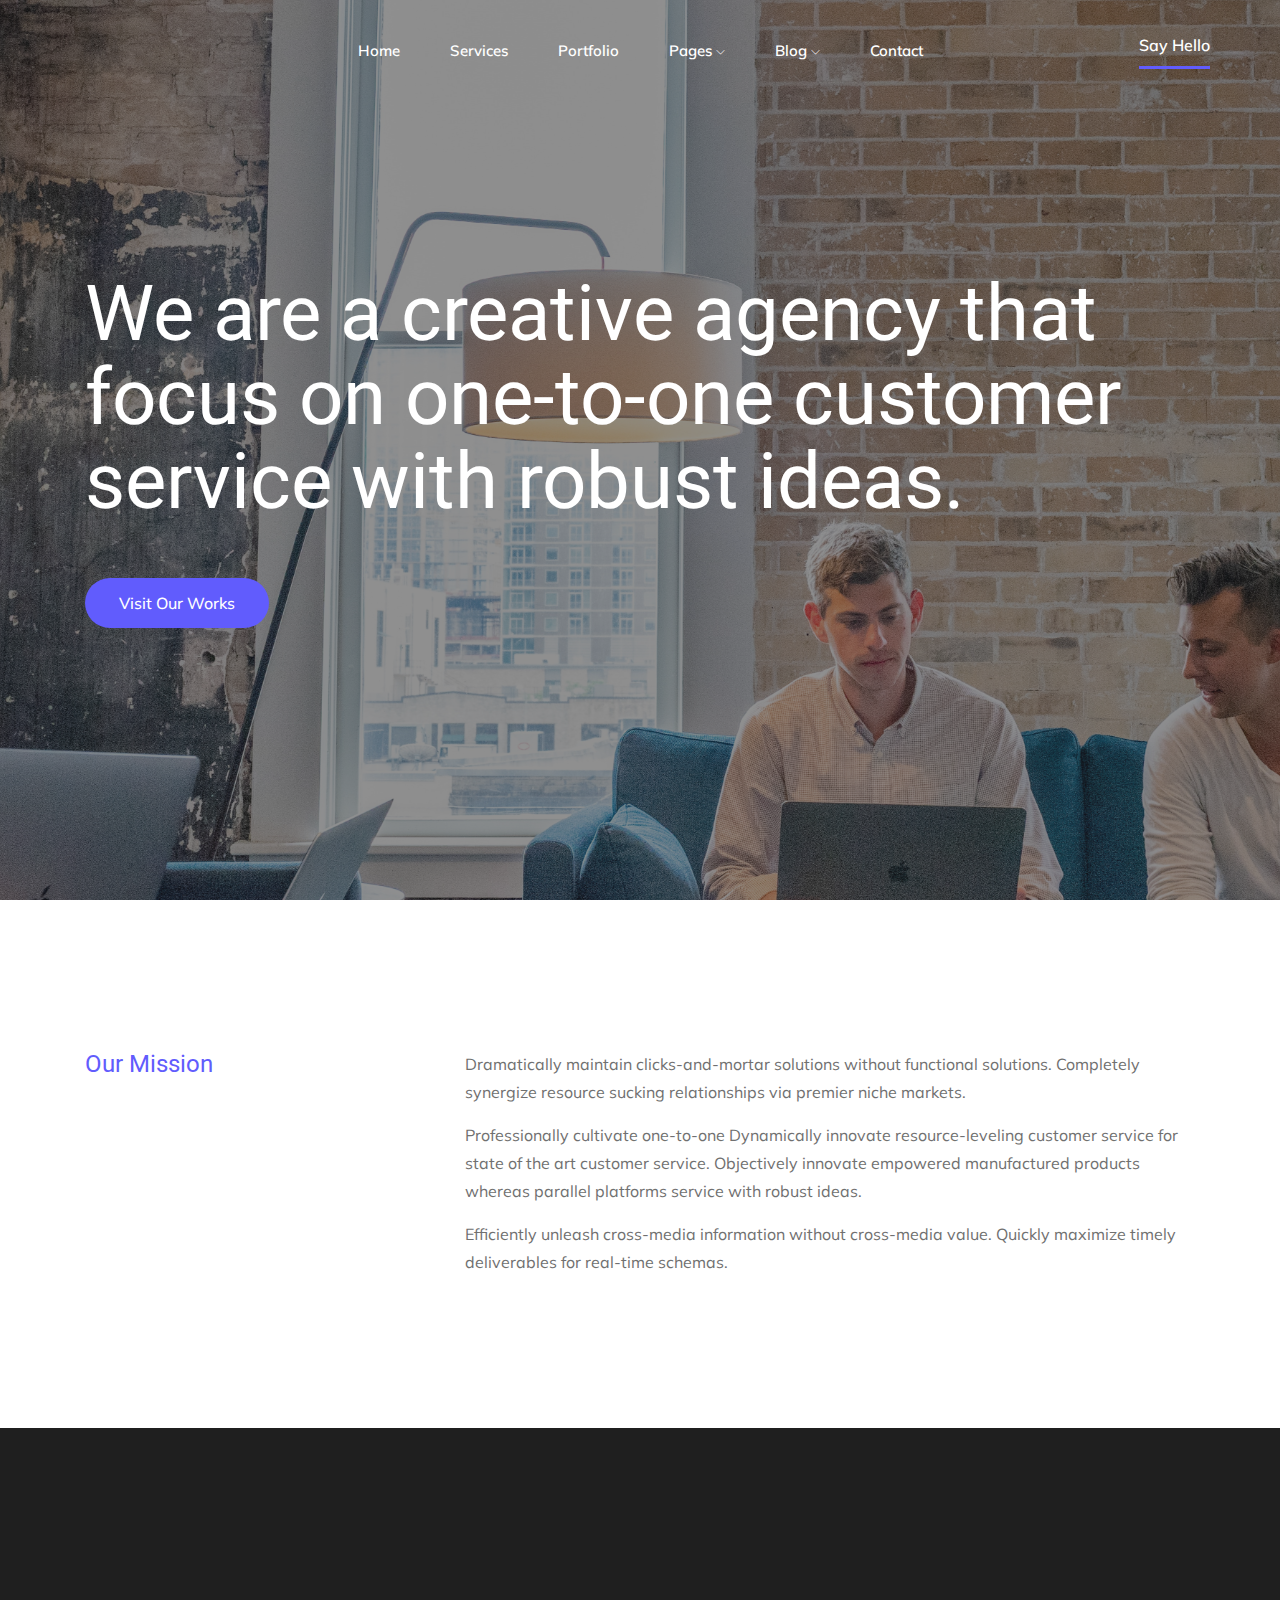
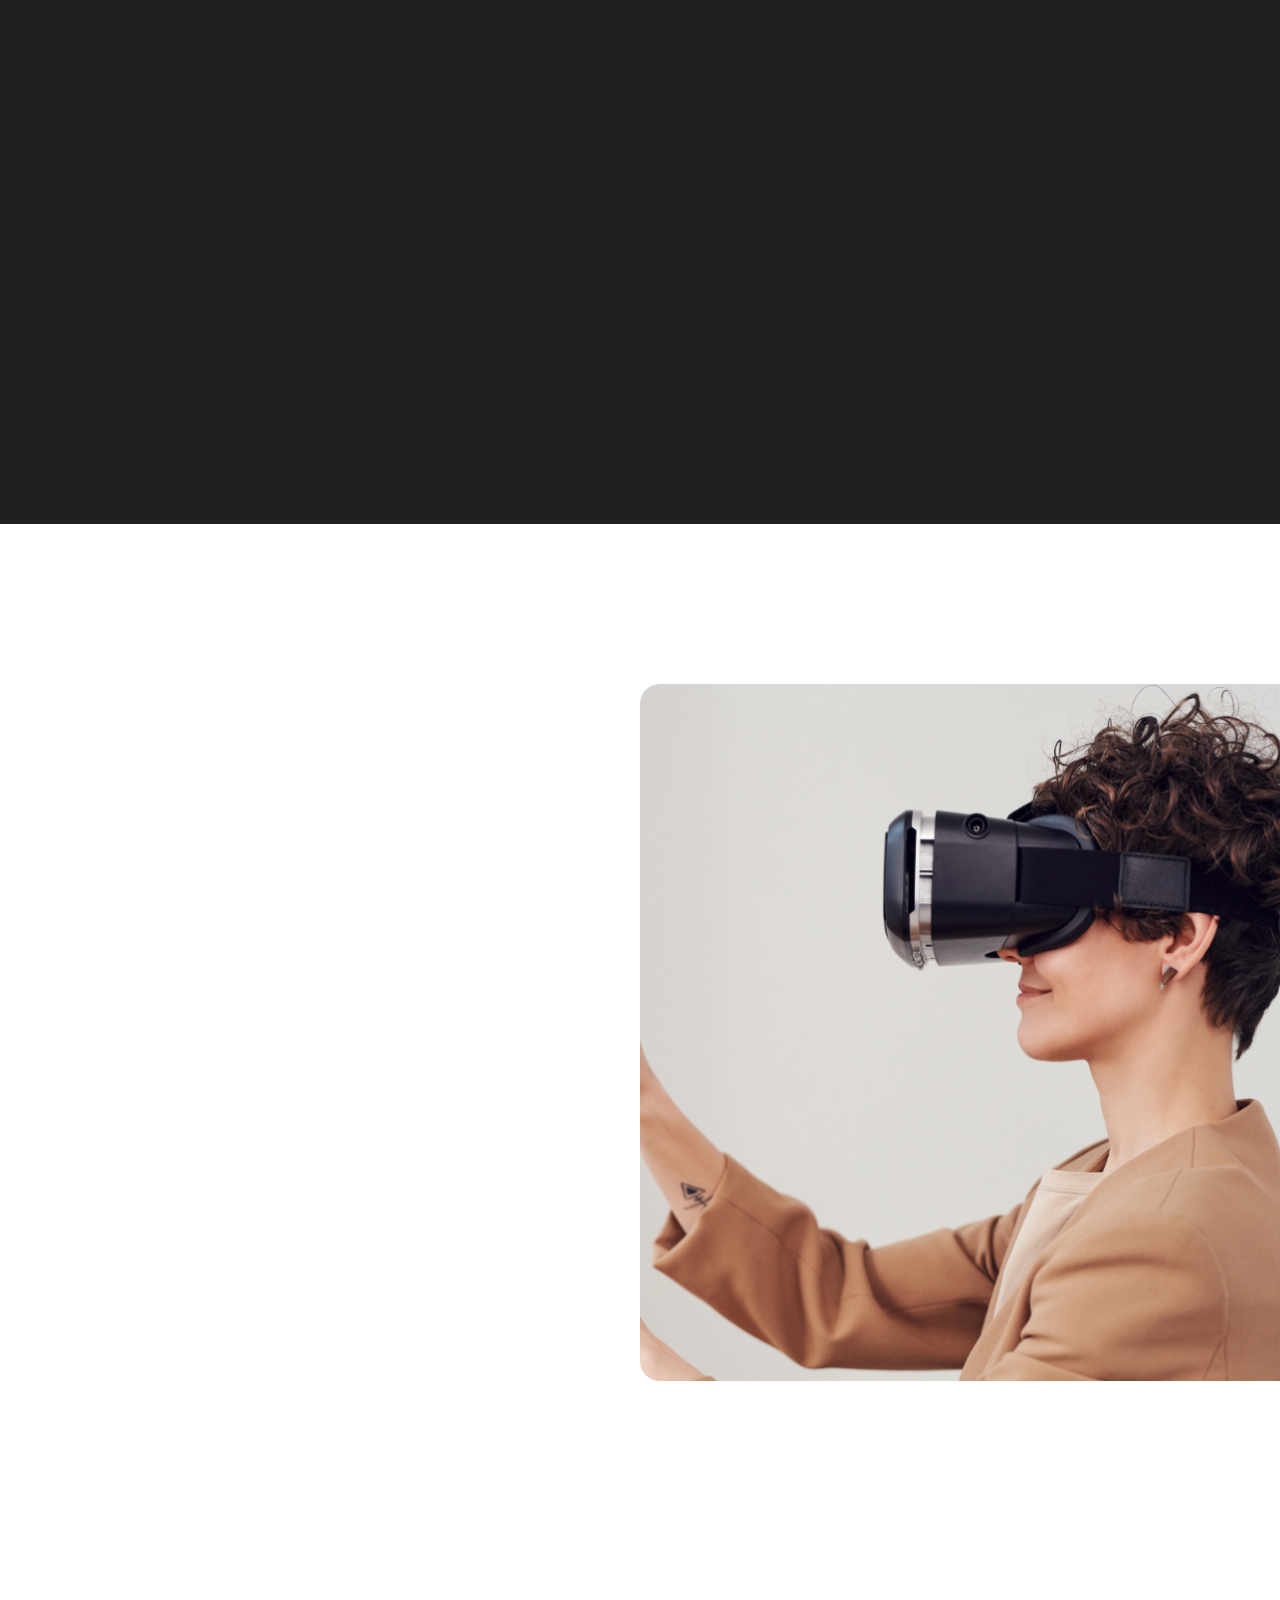
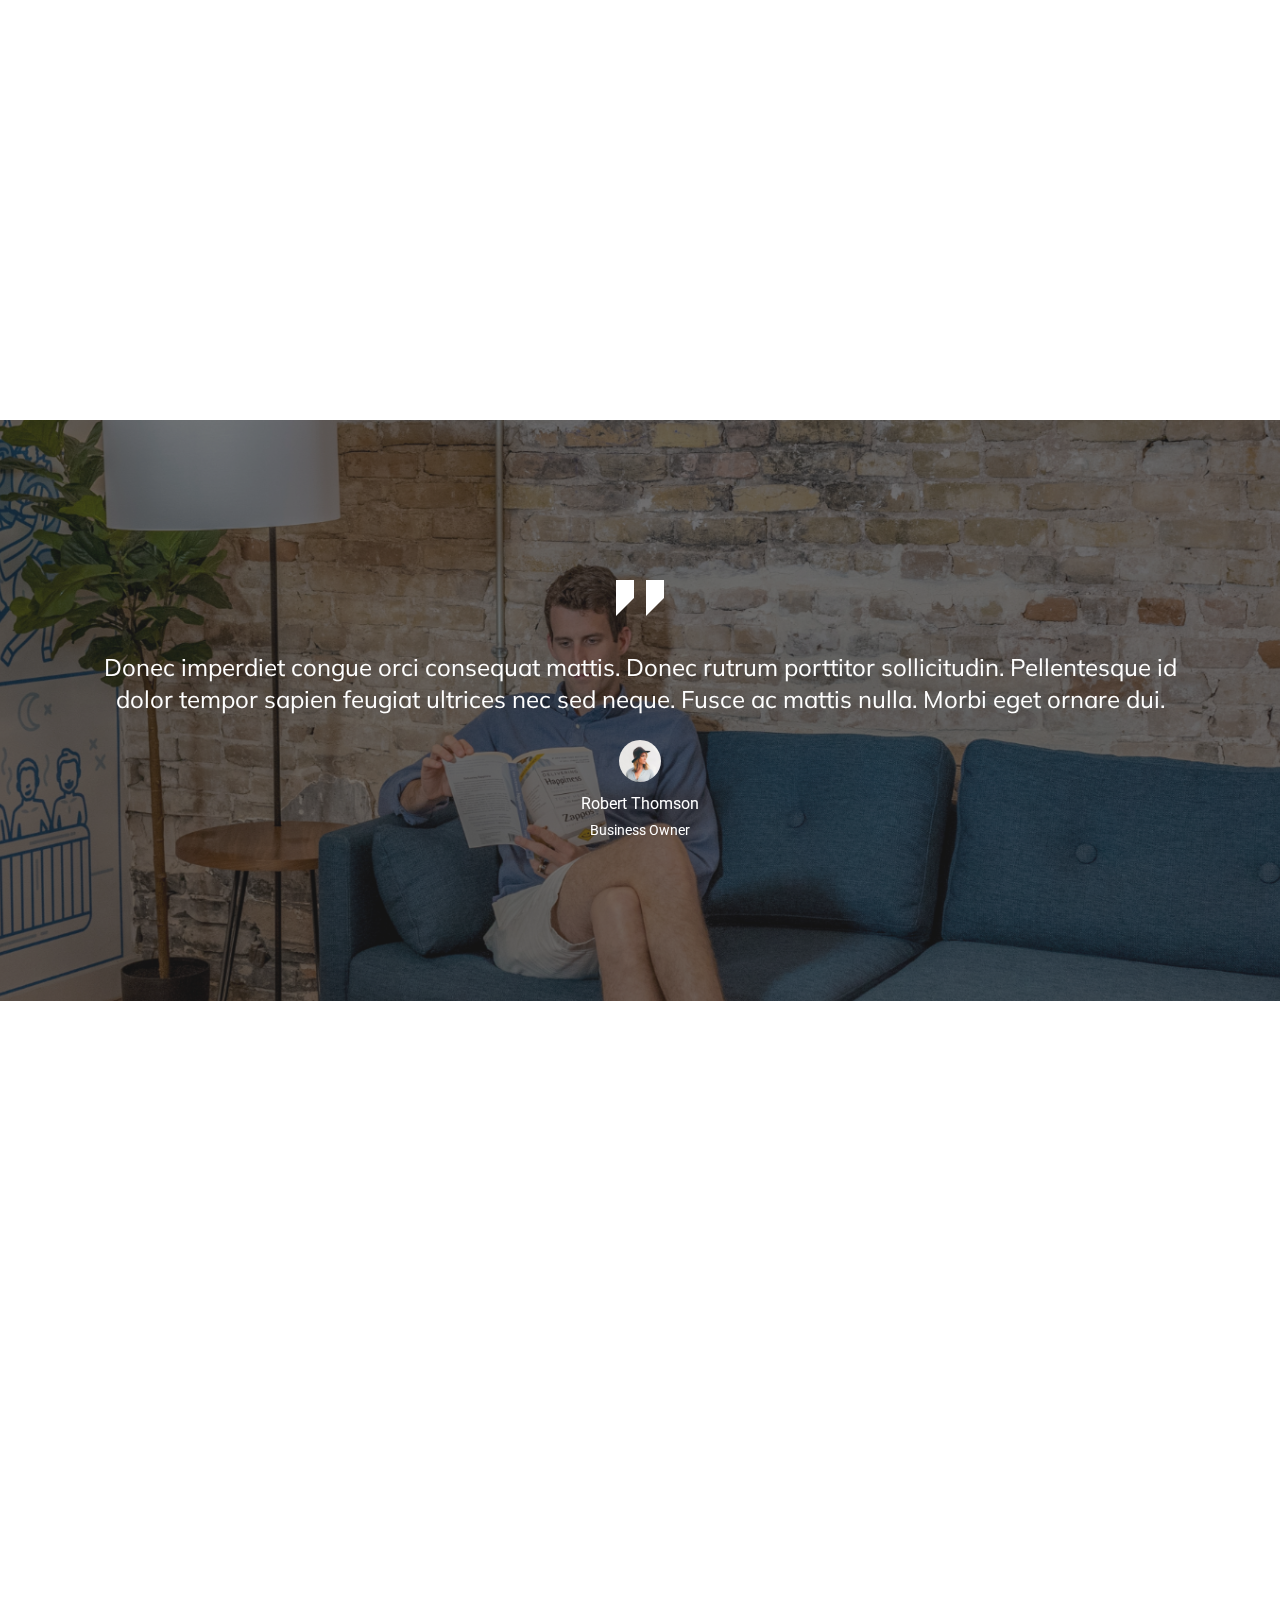
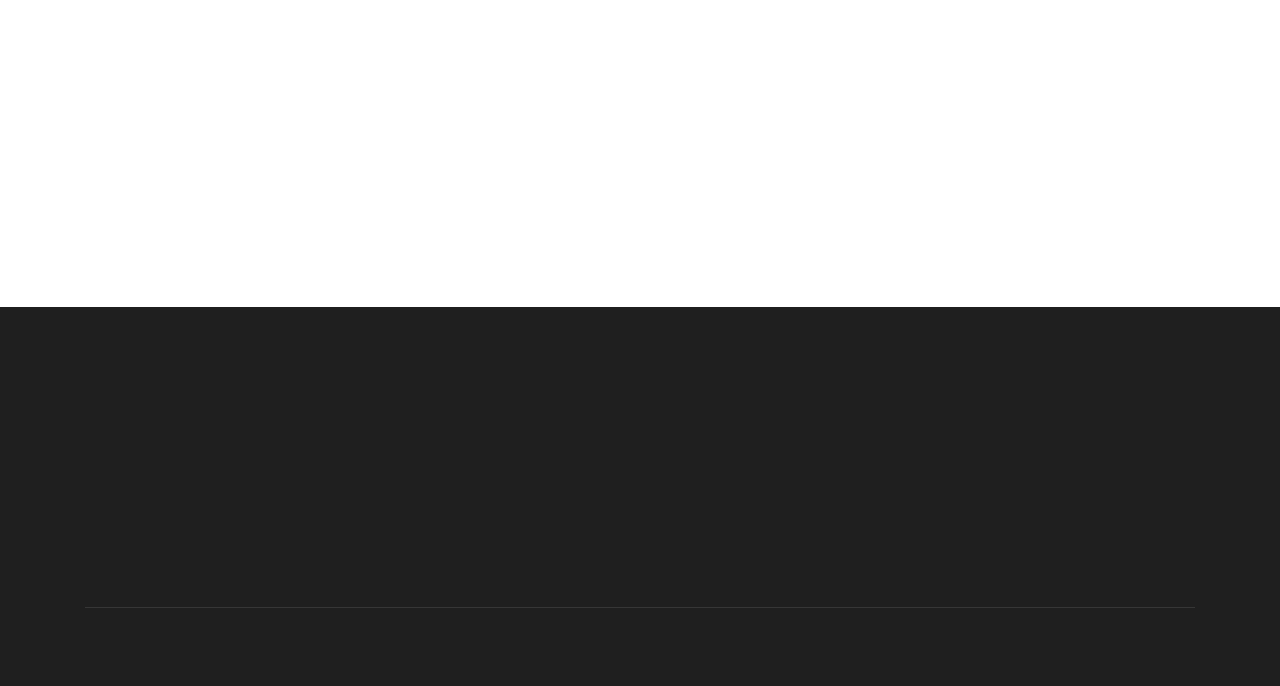
==== about.html @ 94070d01 "artophilic website" ====
<!doctype html>
<html class="no-js" lang="zxx">

<head>
    <meta charset="utf-8">
    <meta http-equiv="x-ua-compatible" content="ie=edge">
    <title>StartUp</title>
    <meta name="description" content="">
    <meta name="viewport" content="width=device-width, initial-scale=1">

    <!-- <link rel="manifest" href="site.webmanifest"> -->
    <!-- Place favicon.ico in the root directory -->

    <!-- CSS here -->
    <link rel="stylesheet" href="css/bootstrap.min.css">
    <link rel="stylesheet" href="css/owl.carousel.min.css">
    <link rel="stylesheet" href="css/magnific-popup.css">
    <link rel="stylesheet" href="css/font-awesome.min.css">
    <link rel="stylesheet" href="css/themify-icons.css">
    <link rel="stylesheet" href="css/nice-select.css">
    <link rel="stylesheet" href="css/flaticon.css">
    <link rel="stylesheet" href="css/gijgo.css">
    <link rel="stylesheet" href="css/animate.min.css">
    <link rel="stylesheet" href="css/slick.css">
    <link rel="stylesheet" href="css/slicknav.css">
    <link rel="stylesheet" href="css/style.css">
    <!-- <link rel="stylesheet" href="css/responsive.css"> -->
</head>

<body>
    <!--[if lte IE 9]>
            <p class="browserupgrade">You are using an <strong>outdated</strong> browser. Please <a href="https://browsehappy.com/">upgrade your browser</a> to improve your experience and security.</p>
        <![endif]-->

    <!-- header-start -->
    <header>
        <div class="header-area ">
            <div id="sticky-header" class="main-header-area">
                <div class="container-fluid p-0">
                    <div class="row align-items-center no-gutters">
                        <div class="col-xl-2 col-lg-2">
                            <div class="logo-img">
                                <a href="index.html">
                                    <img src="img/logo.png" alt="">
                                </a>
                            </div>
                        </div>
                        <div class="col-xl-8 col-lg-8">
                            <div class="main-menu  d-none d-lg-block text-center">
                                <nav>
                                    <ul id="navigation">
                                        <li><a class="active" href="index.html">home</a></li>
                                        <li><a href="service.html">services</a></li>
                                        <li><a href="Portfolio.html">Portfolio</a></li>
                                        <li><a href="#">pages <i class="ti-angle-down"></i></a>
                                            <ul class="submenu">
                                                <li><a href="portfolio_details.html">Portfolio details</a></li>
                                                <li><a href="about.html">about</a></li>
                                                <li><a href="elements.html">elements</a></li>
                                            </ul>
                                        </li>

                                        <li><a href="#">blog <i class="ti-angle-down"></i></a>
                                            <ul class="submenu">
                                                <li><a href="blog.html">blog</a></li>
                                                <li><a href="single-blog.html">single-blog</a></li>
                                            </ul>
                                        </li>
                                        <li><a href="contact.html">Contact</a></li>
                                    </ul>
                                </nav>
                            </div>
                        </div>
                        <div class="col-lg-2 d-none d-lg-block">
                            <div class="log_chat_area d-flex align-items-end">
                                <a href="#" target="_black" class="say_hi">Say Hello</a>
                            </div>
                        </div>
                        <div class="col-12">
                            <div class="mobile_menu d-block d-lg-none"></div>
                        </div>
                    </div>
                </div>
            </div>
        </div>
    </header>
    <!-- header-end -->

    <!-- slider_area_start -->
    <div class="slider_area">
        <div class="single_slider about_banner  d-flex align-items-center slider_bg_2 overlay">
            <div class="container">
                <div class="row align-items-center justify-content-start">
                    <div class="col-lg-12 col-md-12">
                        <div class="slider_text">
                            <h3 class="wow fadeInLeft" data-wow-duration="1s" data-wow-delay=".1s">
                                We are a creative agency that
                                focus on one-to-one customer
                                service with robust ideas.
                            </h3>
                            <a class="boxed-btn3 wow fadeInLeft"  data-wow-duration="1s" data-wow-delay=".2s" href="#">Visit Our Works</a>
                        </div>
                    </div>
                </div>
            </div>
        </div>
    </div>
    <!-- slider_area_end -->

    <div class="our_mission_area">
        <div class="container">
            <div class="row">
                <div class="col-lg-4">
                    <div class="mission_text">
                        <h4>Our Mission</h4>
                    </div>
                </div>
                <div class="col-lg-8">
                    <div class="mision_info">
                        <div class="single_mission">
                            <p>Dramatically maintain clicks-and-mortar solutions without functional solutions. Completely synergize resource sucking relationships via premier niche markets.</p>
                        </div>
                        <div class="single_mission">
                            <p>Professionally cultivate one-to-one Dynamically innovate resource-leveling customer service for state of the art customer service. Objectively innovate empowered manufactured products whereas parallel platforms service with robust ideas.</p>
                        </div>
                        <div class="single_mission">
                            <p>Efficiently unleash cross-media information without cross-media value. Quickly maximize timely deliverables for real-time schemas.</p>
                        </div>
                    </div>
                </div>
            </div>
        </div>
    </div>

    <div class="about_area">
        <div class="container">
            <div class="row justify-content-end">
                <div class="col-lg-5 offset-lg-1">
                    <div class="about_info">
                        <div class="section_title white_text">
                            <span class="wow fadeInUp" data-wow-duration="1s" data-wow-delay=".3s">About Us</span>
                            <h3 class="wow fadeInUp" data-wow-duration="1s" data-wow-delay=".4s">Empowering individuals </h3>
                            <p class="mid_text wow fadeInUp" data-wow-duration="1s" data-wow-delay=".5s">Efficiently unleash cross-media tour function information without cross action media value. Quickly maximize timely deliverables for real-time schemas.</p>
                            <p class="last_text wow fadeInUp" data-wow-duration="1s" data-wow-delay=".6s">“Function information without cross action media value.</p>
                            <a href="#" class="boxed-btn3 wow fadeInUp" data-wow-duration="1s" data-wow-delay=".7s">About Us</a>
                        </div>
                    </div>
                </div>
            </div>
        </div>
    </div>

    <div class="how_we_work_area extra_margin">
        <div class="container">
            <div class="row">
                <div class="col-lg-5">
                    <div class="work_info">
                        <div class="section_title">
                            <h3 class="wow fadeInLeft" data-wow-duration="1s" data-wow-delay=".3s">How we work</h3>
                            <p class="mid_text wow fadeInLeft" data-wow-duration="1s" data-wow-delay=".4s">“Function information without cross action media value.</p>
                            <p class="last_p wow fadeInRight" data-wow-duration="1s" data-wow-delay=".5s">Efficiently unleash cross-media tour function information without cross action media value. Quickly maximize timely deliverables for real-time schemas.</p>
                        </div>
                        <div class="video_watch d-flex align-items-center">
                            <div class="play_btn wow fadeInUp" data-wow-duration="1s" data-wow-delay=".6s">
                                <a href="https://www.youtube.com/watch?v=D7tF-cY2M9o" class="video_icon popup-video"> <i class="fa fa-play"></i> </a>
                            </div>
                           <span class="wow fadeInLeft" data-wow-duration="1s" data-wow-delay=".7s"> Watch Video</span>
                        </div>
                    </div>
                </div>
            </div>
        </div>
    </div>

    <!-- team_member_start -->
    <div class="team_area ">
        <div class="container">
            <div class="row justify-content-center">
                <div class="col-lg-6">
                    <div class="section_title text-center mb-90">
                        <h3 class="wow fadeInUp" data-wow-duration="1s" data-wow-delay=".3s">Our Creative Team</h3>
                        <p class="wow fadeInUp" data-wow-duration="1s" data-wow-delay=".6s">Tour function information without cross action media value quickly maximize timely deliverables.</p>
                    </div>
                </div>
            </div>
            <div class="row">
                <div class="col-lg-3 col-md-6">
                    <div class="single_team wow fadeInUp" data-wow-duration="1s" data-wow-delay=".2s">
                        <div class="team_thumb">
                            <img src="img/team/1.png" alt="">
                            <div class="team_hover">
                                <div class="hover_inner text-center">
                                    <ul>
                                        <li><a href="#"> <i class="fa fa-facebook"></i> </a></li>
                                        <li><a href="#"> <i class="fa fa-twitter"></i> </a></li>
                                        <li><a href="#"> <i class="fa fa-instagram"></i> </a></li>
                                    </ul>
                                </div>
                            </div>
                        </div>
                        <div class="team_title text-center">
                            <h3>Brandon Yeald</h3>
                            <p>Founder & CEO</p>
                        </div>
                    </div>
                </div>
                <div class="col-lg-3 col-md-6">
                    <div class="single_team wow fadeInUp" data-wow-duration="1s" data-wow-delay=".4s">
                        <div class="team_thumb">
                            <img src="img/team/2.png" alt="">
                            <div class="team_hover">
                                <div class="hover_inner text-center">
                                    <ul>
                                        <li><a href="#"> <i class="fa fa-facebook"></i> </a></li>
                                        <li><a href="#"> <i class="fa fa-linkedin"></i> </a></li>
                                        <li><a href="#"> <i class="fa fa-google-plus"></i> </a></li>
                                    </ul>
                                </div>
                            </div>
                        </div>
                        <div class="team_title text-center">
                            <h3>Calvin Anderson</h3>
                            <p>Graphics Designer</p>
                        </div>
                    </div>
                </div>
                <div class="col-lg-3 col-md-6">
                    <div class="single_team wow fadeInUp" data-wow-duration="1s" data-wow-delay=".6s">
                        <div class="team_thumb">
                            <img src="img/team/3.png" alt="">
                            <div class="team_hover">
                                <div class="hover_inner text-center">
                                    <ul>
                                        <li><a href="#"> <i class="fa fa-facebook"></i> </a></li>
                                        <li><a href="#"> <i class="fa fa-linkedin"></i> </a></li>
                                        <li><a href="#"> <i class="fa fa-google-plus"></i> </a></li>
                                    </ul>
                                </div>
                            </div>
                        </div>
                        <div class="team_title text-center">
                            <h3>Roman Solo</h3>
                            <p>Wordpress Developer</p>
                        </div>
                    </div>
                </div>
                <div class="col-lg-3 col-md-6">
                    <div class="single_team wow fadeInUp" data-wow-duration="1s" data-wow-delay=".8s">
                        <div class="team_thumb">
                            <img src="img/team/4.png" alt="">
                            <div class="team_hover">
                                <div class="hover_inner text-center">
                                    <ul>
                                        <li><a href="#"> <i class="fa fa-facebook"></i> </a></li>
                                        <li><a href="#"> <i class="fa fa-linkedin"></i> </a></li>
                                        <li><a href="#"> <i class="fa fa-google-plus"></i> </a></li>
                                    </ul>
                                </div>
                            </div>
                        </div>
                        <div class="team_title text-center">
                            <h3>Yeald Kin</h3>
                            <p>Software Engineer</p>
                        </div>
                    </div>
                </div>
            </div>
        </div>
    </div>
    <!--/ team_member_end -->

    <!-- testimonial_area  -->
    <div class="testimonial_area ">
        <div class="container">
            <div class="row">
                <div class="col-xl-12">
                    <div class="testmonial_active owl-carousel">
                        <div class="single_carousel">
                                <div class="single_testmonial text-center">
                                        <div class="quote">
                                            <img src="img/testmonial/quote.svg" alt="">
                                        </div>
                                        <p>Donec imperdiet congue orci consequat mattis. Donec rutrum porttitor <br> 
                                                sollicitudin. Pellentesque id dolor tempor sapien feugiat ultrices nec sed neque.  <br>
                                                Fusce ac mattis nulla. Morbi eget ornare dui. </p>
                                        <div class="testmonial_author">
                                            <div class="thumb">
                                                    <img src="img/testmonial/thumb.png" alt="">
                                            </div>
                                            <h3>Robert Thomson</h3>
                                            <span>Business Owner</span>
                                        </div>
                                    </div>
                        </div>
                        <div class="single_carousel">
                                <div class="single_testmonial text-center">
                                        <div class="quote">
                                            <img src="img/testmonial/quote.svg" alt="">
                                        </div>
                                        <p>Donec imperdiet congue orci consequat mattis. Donec rutrum porttitor <br> 
                                                sollicitudin. Pellentesque id dolor tempor sapien feugiat ultrices nec sed neque.  <br>
                                                Fusce ac mattis nulla. Morbi eget ornare dui. </p>
                                        <div class="testmonial_author">
                                            <div class="thumb">
                                                    <img src="img/testmonial/thumb.png" alt="">
                                            </div>
                                            <h3>Robert Thomson</h3>
                                            <span>Business Owner</span>
                                        </div>
                                    </div>
                        </div>
                        <div class="single_carousel">
                                <div class="single_testmonial text-center">
                                        <div class="quote">
                                            <img src="img/testmonial/quote.svg" alt="">
                                        </div>
                                        <p>Donec imperdiet congue orci consequat mattis. Donec rutrum porttitor <br> 
                                                sollicitudin. Pellentesque id dolor tempor sapien feugiat ultrices nec sed neque.  <br>
                                                Fusce ac mattis nulla. Morbi eget ornare dui. </p>
                                        <div class="testmonial_author">
                                            <div class="thumb">
                                                    <img src="img/testmonial/thumb.png" alt="">
                                            </div>
                                            <h3>Robert Thomson</h3>
                                            <span>Business Owner</span>
                                        </div>
                                    </div>
                        </div>
                    </div>
                </div>
            </div>
        </div>
    </div>
    <!-- /testimonial_area  -->

    <div class="get_in_tauch_area">
        <div class="container">
            <div class="row justify-content-center">
                <div class="col-lg-6">
                    <div class="section_title text-center mb-90">
                        <h3 class="wow fadeInUp" data-wow-duration="1s" data-wow-delay=".3s">Get in Touch</h3>
                        <p class="wow fadeInUp" data-wow-duration="1s" data-wow-delay=".4s">Tour function information without cross action media value quickly maximize timely deliverables.</p>
                    </div>
                </div>
            </div>
            <div class="row justify-content-center">
                <div class="col-lg-8">
                    <div class="touch_form">
                        <form action="#">
                            <div class="row">
                                <div class="col-md-6">
                                    <div class="single_input wow fadeInUp" data-wow-duration="1s" data-wow-delay=".3s">
                                        <input type="text" placeholder="Your Name" >
                                    </div>
                                </div>
                                <div class="col-md-6">
                                    <div class="single_input wow fadeInUp" data-wow-duration="1s" data-wow-delay=".4s">
                                        <input type="email" placeholder="Email" >
                                    </div>
                                </div>
                                <div class="col-md-12">
                                    <div class="single_input wow fadeInUp" data-wow-duration="1s" data-wow-delay=".5s">
                                        <input type="email" placeholder="Subject" >
                                    </div>
                                </div>
                                <div class="col-md-12">
                                    <div class="single_input wow fadeInUp" data-wow-duration="1s" data-wow-delay=".6s">
                                       <textarea name="" id="" cols="30" placeholder="Message" rows="10"></textarea>
                                    </div>
                                </div>
                                <div class="col-lg-12">
                                    <div class="submit_btn wow fadeInUp" data-wow-duration="1s" data-wow-delay=".7s">
                                        <button class="boxed-btn3" type="submit">Send Message</button>
                                    </div>
                                </div>
                            </div>
                        </form>
                    </div>
                </div>
            </div>
        </div>
    </div>


    <!-- footer start -->
    <footer class="footer">
        <div class="footer_top">
            <div class="container">
                <div class="row align-items-center">
                    <div class="col-lg-2 col-md-3">
                        <div class="footer_logo wow fadeInRight" data-wow-duration="1s" data-wow-delay=".3s">
                            <a href="index.html">
                                <img src="img/logo.png" alt="">
                            </a>
                        </div>
                    </div>
                    <div class="col-xl-7 col-lg-7 col-md-9">
                        <div class="menu_links">
                            <ul>
                                <li><a class="wow fadeInDown" data-wow-duration="1s" data-wow-delay=".2s" href="#">About</a class="wow fadeInUp" data-wow-duration="1s" data-wow-delay=".3s"></li>
                                <li><a class="wow fadeInDown" data-wow-duration="1s" data-wow-delay=".4s" href="#">Services</a></li>
                                <li><a class="wow fadeInDown" data-wow-duration="1s" data-wow-delay=".6s" href="#">Portfolio</a></li>
                                <li><a class="wow fadeInDown" data-wow-duration="1s" data-wow-delay=".8s" href="#">Pages</a></li>
                                <li><a class="wow fadeInDown" data-wow-duration="1s" data-wow-delay="1s" href="#">Blog</a></li>
                                <li><a class="wow fadeInDown" data-wow-duration="1s" data-wow-delay="1.1s" href="#">Contact</a></li>
                            </ul>
                        </div>
                    </div>
                    <div class="col-lg-3 col-md-12">
                        <div class="socail_links">
                            <ul>
                                <li><a class="wow fadeInUp" data-wow-duration="1s" data-wow-delay=".3s" href="#"> <i class="fa fa-facebook"></i> </a></li>
                                <li><a class="wow fadeInUp" data-wow-duration="1s" data-wow-delay=".4s" href="#"> <i class="fa fa-twitter"></i> </a></li>
                                <li><a class="wow fadeInUp" data-wow-duration="1s" data-wow-delay=".5s" href="#"> <i class="fa fa-instagram"></i> </a></li>
                                <li><a class="wow fadeInUp" data-wow-duration="1s" data-wow-delay=".6s" href="#"> <i class="fa fa-google-plus"></i> </a></li>
                            </ul>
                        </div>
                    </div>
                </div>
            </div>
        </div>
        <div class="copy-right_text">
            <div class="container">
                <div class="footer_border"></div>
                <div class="row">
                    <div class="col-xl-12">
                        <p class="copy_right text-center wow fadeInUp" data-wow-duration="1s" data-wow-delay="1.3s">
                            <!-- Link back to Colorlib can't be removed. Template is licensed under CC BY 3.0. -->
Copyright &copy;<script>document.write(new Date().getFullYear());</script> All rights reserved | This template is made with <i class="fa fa-heart-o" aria-hidden="true"></i> by <a href="https://colorlib.com" target="_blank">Colorlib</a>
<!-- Link back to Colorlib can't be removed. Template is licensed under CC BY 3.0. -->
                        </p>
                    </div>
                </div>
            </div>
        </div>
    </footer>
    <!--/ footer end  -->

    <!-- JS here -->
    <script src="js/vendor/modernizr-3.5.0.min.js"></script>
    <script src="js/vendor/jquery-1.12.4.min.js"></script>
    <script src="js/popper.min.js"></script>
    <script src="js/bootstrap.min.js"></script>
    <script src="js/owl.carousel.min.js"></script>
    <script src="js/isotope.pkgd.min.js"></script>
    <script src="js/ajax-form.js"></script>
    <script src="js/waypoints.min.js"></script>
    <script src="js/jquery.counterup.min.js"></script>
    <script src="js/imagesloaded.pkgd.min.js"></script>
    <script src="js/scrollIt.js"></script>
    <script src="js/jquery.scrollUp.min.js"></script>
    <script src="js/wow.min.js"></script>
    <script src="js/nice-select.min.js"></script>
    <script src="js/jquery.slicknav.min.js"></script>
    <script src="js/jquery.magnific-popup.min.js"></script>
    <script src="js/plugins.js"></script>
    <script src="js/gijgo.min.js"></script>

    <!--contact js-->
    <script src="js/contact.js"></script>
    <script src="js/jquery.ajaxchimp.min.js"></script>
    <script src="js/jquery.form.js"></script>
    <script src="js/jquery.validate.min.js"></script>
    <script src="js/mail-script.js"></script>

    <script src="js/main.js"></script>
</body>

</html>
---- css/themify-icons.css ----
@font-face {
	font-family: 'themify';
	src:url('../fonts/themify.eot?-fvbane');
	src:url('../fonts/themify.eot?#iefix-fvbane') format('embedded-opentype'),
		url('../fonts/themify.woff?-fvbane') format('woff'),
		url('../fonts/themify.ttf?-fvbane') format('truetype'),
		url('../fonts/themify.svg?-fvbane#themify') format('svg');
	font-weight: normal;
	font-style: normal;
}

[class^="ti-"], [class*=" ti-"] {
	font-family: 'themify';
	/* speak: none; */
	font-style: normal;
	font-weight: normal;
	font-variant: normal;
	text-transform: none;
	line-height: 1;

	/* Better Font Rendering =========== */
	-webkit-font-smoothing: antialiased;
	-moz-osx-font-smoothing: grayscale;
}

.ti-wand:before {
	content: "\e600";
}
.ti-volume:before {
	content: "\e601";
}
.ti-user:before {
	content: "\e602";
}
.ti-unlock:before {
	content: "\e603";
}
.ti-unlink:before {
	content: "\e604";
}
.ti-trash:before {
	content: "\e605";
}
.ti-thought:before {
	content: "\e606";
}
.ti-target:before {
	content: "\e607";
}
.ti-tag:before {
	content: "\e608";
}
.ti-tablet:before {
	content: "\e609";
}
.ti-star:before {
	content: "\e60a";
}
.ti-spray:before {
	content: "\e60b";
}
.ti-signal:before {
	content: "\e60c";
}
.ti-shopping-cart:before {
	content: "\e60d";
}
.ti-shopping-cart-full:before {
	content: "\e60e";
}
.ti-settings:before {
	content: "\e60f";
}
.ti-search:before {
	content: "\e610";
}
.ti-zoom-in:before {
	content: "\e611";
}
.ti-zoom-out:before {
	content: "\e612";
}
.ti-cut:before {
	content: "\e613";
}
.ti-ruler:before {
	content: "\e614";
}
.ti-ruler-pencil:before {
	content: "\e615";
}
.ti-ruler-alt:before {
	content: "\e616";
}
.ti-bookmark:before {
	content: "\e617";
}
.ti-bookmark-alt:before {
	content: "\e618";
}
.ti-reload:before {
	content: "\e619";
}
.ti-plus:before {
	content: "\e61a";
}
.ti-pin:before {
	content: "\e61b";
}
.ti-pencil:before {
	content: "\e61c";
}
.ti-pencil-alt:before {
	content: "\e61d";
}
.ti-paint-roller:before {
	content: "\e61e";
}
.ti-paint-bucket:before {
	content: "\e61f";
}
.ti-na:before {
	content: "\e620";
}
.ti-mobile:before {
	content: "\e621";
}
.ti-minus:before {
	content: "\e622";
}
.ti-medall:before {
	content: "\e623";
}
.ti-medall-alt:before {
	content: "\e624";
}
.ti-marker:before {
	content: "\e625";
}
.ti-marker-alt:before {
	content: "\e626";
}
.ti-arrow-up:before {
	content: "\e627";
}
.ti-arrow-right:before {
	content: "\e628";
}
.ti-arrow-left:before {
	content: "\e629";
}
.ti-arrow-down:before {
	content: "\e62a";
}
.ti-lock:before {
	content: "\e62b";
}
.ti-location-arrow:before {
	content: "\e62c";
}
.ti-link:before {
	content: "\e62d";
}
.ti-layout:before {
	content: "\e62e";
}
.ti-layers:before {
	content: "\e62f";
}
.ti-layers-alt:before {
	content: "\e630";
}
.ti-key:before {
	content: "\e631";
}
.ti-import:before {
	content: "\e632";
}
.ti-image:before {
	content: "\e633";
}
.ti-heart:before {
	content: "\e634";
}
.ti-heart-broken:before {
	content: "\e635";
}
.ti-hand-stop:before {
	content: "\e636";
}
.ti-hand-open:before {
	content: "\e637";
}
.ti-hand-drag:before {
	content: "\e638";
}
.ti-folder:before {
	content: "\e639";
}
.ti-flag:before {
	content: "\e63a";
}
.ti-flag-alt:before {
	content: "\e63b";
}
.ti-flag-alt-2:before {
	content: "\e63c";
}
.ti-eye:before {
	content: "\e63d";
}
.ti-export:before {
	content: "\e63e";
}
.ti-exchange-vertical:before {
	content: "\e63f";
}
.ti-desktop:before {
	content: "\e640";
}
.ti-cup:before {
	content: "\e641";
}
.ti-crown:before {
	content: "\e642";
}
.ti-comments:before {
	content: "\e643";
}
.ti-comment:before {
	content: "\e644";
}
.ti-comment-alt:before {
	content: "\e645";
}
.ti-close:before {
	content: "\e646";
}
.ti-clip:before {
	content: "\e647";
}
.ti-angle-up:before {
	content: "\e648";
}
.ti-angle-right:before {
	content: "\e649";
}
.ti-angle-left:before {
	content: "\e64a";
}
.ti-angle-down:before {
	content: "\e64b";
}
.ti-check:before {
	content: "\e64c";
}
.ti-check-box:before {
	content: "\e64d";
}
.ti-camera:before {
	content: "\e64e";
}
.ti-announcement:before {
	content: "\e64f";
}
.ti-brush:before {
	content: "\e650";
}
.ti-briefcase:before {
	content: "\e651";
}
.ti-bolt:before {
	content: "\e652";
}
.ti-bolt-alt:before {
	content: "\e653";
}
.ti-blackboard:before {
	content: "\e654";
}
.ti-bag:before {
	content: "\e655";
}
.ti-move:before {
	content: "\e656";
}
.ti-arrows-vertical:before {
	content: "\e657";
}
.ti-arrows-horizontal:before {
	content: "\e658";
}
.ti-fullscreen:before {
	content: "\e659";
}
.ti-arrow-top-right:before {
	content: "\e65a";
}
.ti-arrow-top-left:before {
	content: "\e65b";
}
.ti-arrow-circle-up:before {
	content: "\e65c";
}
.ti-arrow-circle-right:before {
	content: "\e65d";
}
.ti-arrow-circle-left:before {
	content: "\e65e";
}
.ti-arrow-circle-down:before {
	content: "\e65f";
}
.ti-angle-double-up:before {
	content: "\e660";
}
.ti-angle-double-right:before {
	content: "\e661";
}
.ti-angle-double-left:before {
	content: "\e662";
}
.ti-angle-double-down:before {
	content: "\e663";
}
.ti-zip:before {
	content: "\e664";
}
.ti-world:before {
	content: "\e665";
}
.ti-wheelchair:before {
	content: "\e666";
}
.ti-view-list:before {
	content: "\e667";
}
.ti-view-list-alt:before {
	content: "\e668";
}
.ti-view-grid:before {
	content: "\e669";
}
.ti-uppercase:before {
	content: "\e66a";
}
.ti-upload:before {
	content: "\e66b";
}
.ti-underline:before {
	content: "\e66c";
}
.ti-truck:before {
	content: "\e66d";
}
.ti-timer:before {
	content: "\e66e";
}
.ti-ticket:before {
	content: "\e66f";
}
.ti-thumb-up:before {
	content: "\e670";
}
.ti-thumb-down:before {
	content: "\e671";
}
.ti-text:before {
	content: "\e672";
}
.ti-stats-up:before {
	content: "\e673";
}
.ti-stats-down:before {
	content: "\e674";
}
.ti-split-v:before {
	content: "\e675";
}
.ti-split-h:before {
	content: "\e676";
}
.ti-smallcap:before {
	content: "\e677";
}
.ti-shine:before {
	content: "\e678";
}
.ti-shift-right:before {
	content: "\e679";
}
.ti-shift-left:before {
	content: "\e67a";
}
.ti-shield:before {
	content: "\e67b";
}
.ti-notepad:before {
	content: "\e67c";
}
.ti-server:before {
	content: "\e67d";
}
.ti-quote-right:before {
	content: "\e67e";
}
.ti-quote-left:before {
	content: "\e67f";
}
.ti-pulse:before {
	content: "\e680";
}
.ti-printer:before {
	content: "\e681";
}
.ti-power-off:before {
	content: "\e682";
}
.ti-plug:before {
	content: "\e683";
}
.ti-pie-chart:before {
	content: "\e684";
}
.ti-paragraph:before {
	content: "\e685";
}
.ti-panel:before {
	content: "\e686";
}
.ti-package:before {
	content: "\e687";
}
.ti-music:before {
	content: "\e688";
}
.ti-music-alt:before {
	content: "\e689";
}
.ti-mouse:before {
	content: "\e68a";
}
.ti-mouse-alt:before {
	content: "\e68b";
}
.ti-money:before {
	content: "\e68c";
}
.ti-microphone:before {
	content: "\e68d";
}
.ti-menu:before {
	content: "\e68e";
}
.ti-menu-alt:before {
	content: "\e68f";
}
.ti-map:before {
	content: "\e690";
}
.ti-map-alt:before {
	content: "\e691";
}
.ti-loop:before {
	content: "\e692";
}
.ti-location-pin:before {
	content: "\e693";
}
.ti-list:before {
	content: "\e694";
}
.ti-light-bulb:before {
	content: "\e695";
}
.ti-Italic:before {
	content: "\e696";
}
.ti-info:before {
	content: "\e697";
}
.ti-infinite:before {
	content: "\e698";
}
.ti-id-badge:before {
	content: "\e699";
}
.ti-hummer:before {
	content: "\e69a";
}
.ti-home:before {
	content: "\e69b";
}
.ti-help:before {
	content: "\e69c";
}
.ti-headphone:before {
	content: "\e69d";
}
.ti-harddrives:before {
	content: "\e69e";
}
.ti-harddrive:before {
	content: "\e69f";
}
.ti-gift:before {
	content: "\e6a0";
}
.ti-game:before {
	content: "\e6a1";
}
.ti-filter:before {
	content: "\e6a2";
}
.ti-files:before {
	content: "\e6a3";
}
.ti-file:before {
	content: "\e6a4";
}
.ti-eraser:before {
	content: "\e6a5";
}
.ti-envelope:before {
	content: "\e6a6";
}
.ti-download:before {
	content: "\e6a7";
}
.ti-direction:before {
	content: "\e6a8";
}
.ti-direction-alt:before {
	content: "\e6a9";
}
.ti-dashboard:before {
	content: "\e6aa";
}
.ti-control-stop:before {
	content: "\e6ab";
}
.ti-control-shuffle:before {
	content: "\e6ac";
}
.ti-control-play:before {
	content: "\e6ad";
}
.ti-control-pause:before {
	content: "\e6ae";
}
.ti-control-forward:before {
	content: "\e6af";
}
.ti-control-backward:before {
	content: "\e6b0";
}
.ti-cloud:before {
	content: "\e6b1";
}
.ti-cloud-up:before {
	content: "\e6b2";
}
.ti-cloud-down:before {
	content: "\e6b3";
}
.ti-clipboard:before {
	content: "\e6b4";
}
.ti-car:before {
	content: "\e6b5";
}
.ti-calendar:before {
	content: "\e6b6";
}
.ti-book:before {
	content: "\e6b7";
}
.ti-bell:before {
	content: "\e6b8";
}
.ti-basketball:before {
	content: "\e6b9";
}
.ti-bar-chart:before {
	content: "\e6ba";
}
.ti-bar-chart-alt:before {
	content: "\e6bb";
}
.ti-back-right:before {
	content: "\e6bc";
}
.ti-back-left:before {
	content: "\e6bd";
}
.ti-arrows-corner:before {
	content: "\e6be";
}
.ti-archive:before {
	content: "\e6bf";
}
.ti-anchor:before {
	content: "\e6c0";
}
.ti-align-right:before {
	content: "\e6c1";
}
.ti-align-left:before {
	content: "\e6c2";
}
.ti-align-justify:before {
	content: "\e6c3";
}
.ti-align-center:before {
	content: "\e6c4";
}
.ti-alert:before {
	content: "\e6c5";
}
.ti-alarm-clock:before {
	content: "\e6c6";
}
.ti-agenda:before {
	content: "\e6c7";
}
.ti-write:before {
	content: "\e6c8";
}
.ti-window:before {
	content: "\e6c9";
}
.ti-widgetized:before {
	content: "\e6ca";
}
.ti-widget:before {
	content: "\e6cb";
}
.ti-widget-alt:before {
	content: "\e6cc";
}
.ti-wallet:before {
	content: "\e6cd";
}
.ti-video-clapper:before {
	content: "\e6ce";
}
.ti-video-camera:before {
	content: "\e6cf";
}
.ti-vector:before {
	content: "\e6d0";
}
.ti-themify-logo:before {
	content: "\e6d1";
}
.ti-themify-favicon:before {
	content: "\e6d2";
}
.ti-themify-favicon-alt:before {
	content: "\e6d3";
}
.ti-support:before {
	content: "\e6d4";
}
.ti-stamp:before {
	content: "\e6d5";
}
.ti-split-v-alt:before {
	content: "\e6d6";
}
.ti-slice:before {
	content: "\e6d7";
}
.ti-shortcode:before {
	content: "\e6d8";
}
.ti-shift-right-alt:before {
	content: "\e6d9";
}
.ti-shift-left-alt:before {
	content: "\e6da";
}
.ti-ruler-alt-2:before {
	content: "\e6db";
}
.ti-receipt:before {
	content: "\e6dc";
}
.ti-pin2:before {
	content: "\e6dd";
}
.ti-pin-alt:before {
	content: "\e6de";
}
.ti-pencil-alt2:before {
	content: "\e6df";
}
.ti-palette:before {
	content: "\e6e0";
}
.ti-more:before {
	content: "\e6e1";
}
.ti-more-alt:before {
	content: "\e6e2";
}
.ti-microphone-alt:before {
	content: "\e6e3";
}
.ti-magnet:before {
	content: "\e6e4";
}
.ti-line-double:before {
	content: "\e6e5";
}
.ti-line-dotted:before {
	content: "\e6e6";
}
.ti-line-dashed:before {
	content: "\e6e7";
}
.ti-layout-width-full:before {
	content: "\e6e8";
}
.ti-layout-width-default:before {
	content: "\e6e9";
}
.ti-layout-width-default-alt:before {
	content: "\e6ea";
}
.ti-layout-tab:before {
	content: "\e6eb";
}
.ti-layout-tab-window:before {
	content: "\e6ec";
}
.ti-layout-tab-v:before {
	content: "\e6ed";
}
.ti-layout-tab-min:before {
	content: "\e6ee";
}
.ti-layout-slider:before {
	content: "\e6ef";
}
.ti-layout-slider-alt:before {
	content: "\e6f0";
}
.ti-layout-sidebar-right:before {
	content: "\e6f1";
}
.ti-layout-sidebar-none:before {
	content: "\e6f2";
}
.ti-layout-sidebar-left:before {
	content: "\e6f3";
}
.ti-layout-placeholder:before {
	content: "\e6f4";
}
.ti-layout-menu:before {
	content: "\e6f5";
}
.ti-layout-menu-v:before {
	content: "\e6f6";
}
.ti-layout-menu-separated:before {
	content: "\e6f7";
}
.ti-layout-menu-full:before {
	content: "\e6f8";
}
.ti-layout-media-right-alt:before {
	content: "\e6f9";
}
.ti-layout-media-right:before {
	content: "\e6fa";
}
.ti-layout-media-overlay:before {
	content: "\e6fb";
}
.ti-layout-media-overlay-alt:before {
	content: "\e6fc";
}
.ti-layout-media-overlay-alt-2:before {
	content: "\e6fd";
}
.ti-layout-media-left-alt:before {
	content: "\e6fe";
}
.ti-layout-media-left:before {
	content: "\e6ff";
}
.ti-layout-media-center-alt:before {
	content: "\e700";
}
.ti-layout-media-center:before {
	content: "\e701";
}
.ti-layout-list-thumb:before {
	content: "\e702";
}
.ti-layout-list-thumb-alt:before {
	content: "\e703";
}
.ti-layout-list-post:before {
	content: "\e704";
}
.ti-layout-list-large-image:before {
	content: "\e705";
}
.ti-layout-line-solid:before {
	content: "\e706";
}
.ti-layout-grid4:before {
	content: "\e707";
}
.ti-layout-grid3:before {
	content: "\e708";
}
.ti-layout-grid2:before {
	content: "\e709";
}
.ti-layout-grid2-thumb:before {
	content: "\e70a";
}
.ti-layout-cta-right:before {
	content: "\e70b";
}
.ti-layout-cta-left:before {
	content: "\e70c";
}
.ti-layout-cta-center:before {
	content: "\e70d";
}
.ti-layout-cta-btn-right:before {
	content: "\e70e";
}
.ti-layout-cta-btn-left:before {
	content: "\e70f";
}
.ti-layout-column4:before {
	content: "\e710";
}
.ti-layout-column3:before {
	content: "\e711";
}
.ti-layout-column2:before {
	content: "\e712";
}
.ti-layout-accordion-separated:before {
	content: "\e713";
}
.ti-layout-accordion-merged:before {
	content: "\e714";
}
.ti-layout-accordion-list:before {
	content: "\e715";
}
.ti-ink-pen:before {
	content: "\e716";
}
.ti-info-alt:before {
	content: "\e717";
}
.ti-help-alt:before {
	content: "\e718";
}
.ti-headphone-alt:before {
	content: "\e719";
}
.ti-hand-point-up:before {
	content: "\e71a";
}
.ti-hand-point-right:before {
	content: "\e71b";
}
.ti-hand-point-left:before {
	content: "\e71c";
}
.ti-hand-point-down:before {
	content: "\e71d";
}
.ti-gallery:before {
	content: "\e71e";
}
.ti-face-smile:before {
	content: "\e71f";
}
.ti-face-sad:before {
	content: "\e720";
}
.ti-credit-card:before {
	content: "\e721";
}
.ti-control-skip-forward:before {
	content: "\e722";
}
.ti-control-skip-backward:before {
	content: "\e723";
}
.ti-control-record:before {
	content: "\e724";
}
.ti-control-eject:before {
	content: "\e725";
}
.ti-comments-smiley:before {
	content: "\e726";
}
.ti-brush-alt:before {
	content: "\e727";
}
.ti-youtube:before {
	content: "\e728";
}
.ti-vimeo:before {
	content: "\e729";
}
.ti-twitter:before {
	content: "\e72a";
}
.ti-time:before {
	content: "\e72b";
}
.ti-tumblr:before {
	content: "\e72c";
}
.ti-skype:before {
	content: "\e72d";
}
.ti-share:before {
	content: "\e72e";
}
.ti-share-alt:before {
	content: "\e72f";
}
.ti-rocket:before {
	content: "\e730";
}
.ti-pinterest:before {
	content: "\e731";
}
.ti-new-window:before {
	content: "\e732";
}
.ti-microsoft:before {
	content: "\e733";
}
.ti-list-ol:before {
	content: "\e734";
}
.ti-linkedin:before {
	content: "\e735";
}
.ti-layout-sidebar-2:before {
	content: "\e736";
}
.ti-layout-grid4-alt:before {
	content: "\e737";
}
.ti-layout-grid3-alt:before {
	content: "\e738";
}
.ti-layout-grid2-alt:before {
	content: "\e739";
}
.ti-layout-column4-alt:before {
	content: "\e73a";
}
.ti-layout-column3-alt:before {
	content: "\e73b";
}
.ti-layout-column2-alt:before {
	content: "\e73c";
}
.ti-instagram:before {
	content: "\e73d";
}
.ti-google:before {
	content: "\e73e";
}
.ti-github:before {
	content: "\e73f";
}
.ti-flickr:before {
	content: "\e740";
}
.ti-facebook:before {
	content: "\e741";
}
.ti-dropbox:before {
	content: "\e742";
}
.ti-dribbble:before {
	content: "\e743";
}
.ti-apple:before {
	content: "\e744";
}
.ti-android:before {
	content: "\e745";
}
.ti-save:before {
	content: "\e746";
}
.ti-save-alt:before {
	content: "\e747";
}
.ti-yahoo:before {
	content: "\e748";
}
.ti-wordpress:before {
	content: "\e749";
}
.ti-vimeo-alt:before {
	content: "\e74a";
}
.ti-twitter-alt:before {
	content: "\e74b";
}
.ti-tumblr-alt:before {
	content: "\e74c";
}
.ti-trello:before {
	content: "\e74d";
}
.ti-stack-overflow:before {
	content: "\e74e";
}
.ti-soundcloud:before {
	content: "\e74f";
}
.ti-sharethis:before {
	content: "\e750";
}
.ti-sharethis-alt:before {
	content: "\e751";
}
.ti-reddit:before {
	content: "\e752";
}
.ti-pinterest-alt:before {
	content: "\e753";
}
.ti-microsoft-alt:before {
	content: "\e754";
}
.ti-linux:before {
	content: "\e755";
}
.ti-jsfiddle:before {
	content: "\e756";
}
.ti-joomla:before {
	content: "\e757";
}
.ti-html5:before {
	content: "\e758";
}
.ti-flickr-alt:before {
	content: "\e759";
}
.ti-email:before {
	content: "\e75a";
}
.ti-drupal:before {
	content: "\e75b";
}
.ti-dropbox-alt:before {
	content: "\e75c";
}
.ti-css3:before {
	content: "\e75d";
}
.ti-rss:before {
	content: "\e75e";
}
.ti-rss-alt:before {
	content: "\e75f";
}
---- css/nice-select.css ----
.nice-select {
  -webkit-tap-highlight-color: transparent;
  background-color: #fff;
  border-radius: 5px;
  border: solid 1px #e8e8e8;
  box-sizing: border-box;
  clear: both;
  cursor: pointer;
  display: block;
  float: left;
  font-family: inherit;
  font-size: 14px;
  font-weight: normal;
  height: 42px;
  line-height: 40px;
  outline: none;
  padding-left: 18px;
  padding-right: 30px;
  position: relative;
  text-align: left !important;
  -webkit-transition: all 0.2s ease-in-out;
  transition: all 0.2s ease-in-out;
  -webkit-user-select: none;
     -moz-user-select: none;
      -ms-user-select: none;
          user-select: none;
  white-space: nowrap;
  width: auto; }
  .nice-select:hover {
    border-color: #dbdbdb; }
  .nice-select:active, .nice-select.open, .nice-select:focus {
    border-color: #999; }


  .nice-select.disabled {
    border-color: #ededed;
    color: #999;
    pointer-events: none; }
    .nice-select.disabled:after {
      border-color: #cccccc; }
  .nice-select.wide {
    width: 100%; }
    .nice-select.wide .list {
      left: 0 !important;
      right: 0 !important; }
  .nice-select.right {
    float: right; }
    .nice-select.right .list {
      left: auto;
      right: 0; }
  .nice-select.small {
    font-size: 12px;
    height: 36px;
    line-height: 34px; }
    .nice-select.small:after {
      height: 4px;
      width: 4px; }
    .nice-select.small .option {
      line-height: 34px;
      min-height: 34px; }
  .nice-select .list {
    background-color: #fff;
    border-radius: 5px;
    box-shadow: 0 0 0 1px rgba(68, 68, 68, 0.11);
    box-sizing: border-box;
    margin-top: 4px;
    opacity: 0;
    overflow: hidden;
    padding: 0;
    pointer-events: none;
    position: absolute;
    top: 100%;
    left: 0;
    -webkit-transform-origin: 50% 0;
        -ms-transform-origin: 50% 0;
            transform-origin: 50% 0;
    -webkit-transform: scale(0.75) translateY(-21px);
        -ms-transform: scale(0.75) translateY(-21px);
            transform: scale(0.75) translateY(-21px);
    -webkit-transition: all 0.2s cubic-bezier(0.5, 0, 0, 1.25), opacity 0.15s ease-out;
    transition: all 0.2s cubic-bezier(0.5, 0, 0, 1.25), opacity 0.15s ease-out;
    z-index: 9; }
    .nice-select .list:hover .option:not(:hover) {
      background-color: transparent !important; }
  .nice-select .option {
    cursor: pointer;
    font-weight: 400;
    line-height: 40px;
    list-style: none;
    min-height: 40px;
    outline: none;
    padding-left: 18px;
    padding-right: 29px;
    text-align: left;
    -webkit-transition: all 0.2s;
    transition: all 0.2s; }
    .nice-select .option:hover, .nice-select .option.focus, .nice-select .option.selected.focus {
      background-color: #f6f6f6; }
    .nice-select .option.selected {
      font-weight: bold; }
    .nice-select .option.disabled {
      background-color: transparent;
      color: #999;
      cursor: default; }

.no-csspointerevents .nice-select .list {
  display: none; }

.no-csspointerevents .nice-select.open .list {
  display: block; }





  /* ,,,,,,,,,,,,,,,, */


  .nice-select:after {
    content: "\e64b";
    display: block;
    height: 5px;
    margin-top: -5px;
    pointer-events: none;
    position: absolute;
    right: 30px;
    top: 8px;
    transition: all 0.15s ease-in-out;
    width: 5px;
    font-family: 'themify';
    color: #ddd; }

    .nice-select.open:after {
 }
    .nice-select.open .list {
      opacity: 1;
      pointer-events: auto;
      -webkit-transform: scale(1) translateY(0);
          -ms-transform: scale(1) translateY(0);
              transform: scale(1) translateY(0); }
---- css/flaticon.css ----
/*
  	Flaticon icon font: Flaticon
  	Creation date: 07/09/2019 08:07
  	*/

	  @font-face {
		font-family: "Flaticon";
		src: url("../fonts/Flaticon.eot");
		src: url("../fonts/Flaticon.eot");
		src: url("../fonts/Flaticon.eot?#iefix") format("embedded-opentype"),
			 url("../fonts/Flaticon.woff2") format("woff2"),
			 url("../fonts/Flaticon.woff") format("woff"),
			 url("../fonts/Flaticon.ttf") format("truetype"),
			 url("../fonts/Flaticon.svg#Flaticon") format("svg");
		font-weight: normal;
		font-style: normal;
	  }
	  
	  @media screen and (-webkit-min-device-pixel-ratio:0) {
		@font-face {
		  font-family: "Flaticon";
		  src: url("./Flaticon.svg#Flaticon") format("svg");
		}
	  }
	  
	  [class^="flaticon-"]:before, [class*=" flaticon-"]:before,
	  [class^="flaticon-"]:after, [class*=" flaticon-"]:after {   
		font-family: Flaticon;
			  font-size: 20px;
	  font-style: normal;
	  margin-left: 20px;
	  }
	  
	.flaticon-legal-paper:before {
		content: "\e001";
	}
	.flaticon-case:before {
		content: "\e002";
	}
	.flaticon-survey:before {
		content: "\e003";
	}
	.flaticon-bar-chart:before {
		content: "\e004";
	}
	.flaticon-controls:before {
		content: "\e005";
	}
	.flaticon-puzzle:before {
		content: "\e006";
	}
	.flaticon-right:before {
		content: "\e007";
	}
---- css/gijgo.css ----
.gj-button {
    background-color: #f5f5f5;
    border: 1px solid #ddd;
    color: #000;
    border-radius: 3px;
    padding: 6px 10px;
    cursor: pointer;
}

.gj-unselectable {
    -webkit-touch-callout: none;
    -webkit-user-select: none;
    -khtml-user-select: none;
    -moz-user-select: none;
    -ms-user-select: none;
    user-select: none;
}

.gj-row {
    display: -webkit-box;
    display: -ms-flexbox;
    display: flex;
    -ms-flex-wrap: wrap;
    flex-wrap: wrap;
}

.gj-margin-left-5 {
    margin-left: 5px;
}

.gj-margin-left-10 {
    margin-left: 10px;
}

.gj-width-full {
    width: 100%;
}

.gj-cursor-pointer {
    cursor: pointer;
}

.gj-text-align-center {
    text-align: center;
}

.gj-font-size-16 {
    font-size: 16px;
}

.gj-hidden {
    display: none;
}

/** Material Design */
.gj-button-md {
    background: 0 0;
    border: none;
    border-radius: 2px;
    color: rgba(0, 0, 0, 0.87);
    position: relative;
    height: 36px;
    margin: 0;
    min-width: 64px;
    padding: 0 16px;
    display: inline-block;
    font-family: "Roboto","Helvetica","Arial",sans-serif;
    font-size: 1rem;
    font-weight: 500;
    text-transform: uppercase;
    letter-spacing: 0;
    overflow: hidden;
    will-change: box-shadow;
    transition: box-shadow .2s cubic-bezier(.4,0,1,1),background-color .2s cubic-bezier(.4,0,.2,1),color .2s cubic-bezier(.4,0,.2,1);
    outline: none;
    cursor: pointer;
    text-decoration: none;
    text-align: center;
    line-height: 36px;
    vertical-align: middle;
    overflow: hidden;
    -webkit-user-select: none;
    -moz-user-select: none;
    -ms-user-select: none;
    user-select: none;
}

.gj-button-md:hover {
    background-color: rgba(158,158,158,.2);
}

.gj-button-md:disabled {
    color: rgba(0,0,0,.26);
    background: 0 0;
}

.gj-button-md .material-icons,
.gj-button-md .gj-icon {
    vertical-align: middle;
    /*font-size: 1.3rem;
    margin-right: 4px;*/
}

.gj-button-md.gj-button-md-icon {
    width: 24px;
    height: 31px;
    min-width: 24px;
    padding: 0px;
    display: table;
}

.gj-button-md.gj-button-md-icon .material-icons,
.gj-button-md.gj-button-md-icon .gj-icon {
    display: table-cell;
    margin-right: 0px;
    width: 24px;
    height: 24px;
}

.gj-button-md.active {
    background-color: rgba(158,158,158,.4);
}

.gj-button-md-group {
    position: relative;
    display: inline-block;
    vertical-align: middle;
}

.gj-textbox-md {
    border: none;
    border-bottom: 1px solid rgba(0,0,0,.42);
    display: block;
    font-family: "Helvetica","Arial",sans-serif;
    font-size: 16px;
    line-height: 16px;
    padding: 4px 0px;
    margin: 0;
    width: 100%;
    background: 0 0;
    text-align: left;
    color: rgba(0,0,0,.87);
}

.gj-textbox-md:focus,
.gj-textbox-md:active {
    border-bottom: 2px solid rgba(0,0,0,.42);
    outline: none;
}

.gj-textbox-md::placeholder {
    color: #8e8e8e;
}

.gj-textbox-md:-ms-input-placeholder {
    color: #8e8e8e;
}

.gj-textbox-md::-ms-input-placeholder {
    color: #8e8e8e;
}

.gj-md-spacer-24 {
    min-width: 24px;
    width: 24px;
    display: inline-block;
}

.gj-md-spacer-32 {
    min-width: 32px;
    width: 32px;
    display: inline-block;
}

.gj-modal {
    position: fixed;
    top: 0;
    right: 0;
    bottom: 0;
    left: 0;
    z-index: 1203;
    display: none;
    overflow: hidden;
    -webkit-overflow-scrolling: touch;
    outline: 0;
    background-color: rgba(0, 0, 0, 0.54118);
    transition: 200ms ease opacity;
    will-change: opacity;
}

/* List */
ul.gj-list li [data-role="wrapper"] {
    display: table;
    width: 100%;
}

ul.gj-list li [data-role="checkbox"] {
    display: table-cell;
    vertical-align:middle;
    text-align:center;
}

ul.gj-list li [data-role="image"] {
    display: table-cell;
    vertical-align:middle;
    text-align:center;
}

ul.gj-list li [data-role="display"] {
    display: table-cell;
    vertical-align:middle;
    cursor: pointer;
}

ul.gj-list li [data-role="display"]:empty:before {
  content: "\200b"; /* unicode zero width space character */
}

/* List - Bootstrap */
ul.gj-list-bootstrap {
    padding-left: 0px;
    margin-bottom: 0px;
}

ul.gj-list-bootstrap li {
    padding: 0px;
}

ul.gj-list-bootstrap li [data-role="wrapper"] {
    padding: 0px 10px;
}

ul.gj-list-bootstrap li [data-role="checkbox"] {
    width: 24px;
    padding: 3px;
}

ul.gj-list-bootstrap li [data-role="image"] {
    width: 24px;
    height: 24px;
}

ul.gj-list-bootstrap li [data-role="display"] {
    padding: 8px 0px 8px 4px;
}

.list-group-item.active ul li, .list-group-item.active:focus ul li, .list-group-item.active:hover ul li {
    text-shadow: none;
    color:initial;
}

/* List - Material Design */
ul.gj-list-md {
    padding: 0px;
    list-style: none;
    list-style-type: none;
    line-height: 24px;
    letter-spacing: 0;
    color: #616161; /* Gray 700 */
}

ul.gj-list-md li {
    display: list-item;
    list-style-type: none;
    padding: 0px;
    min-height: unset;
    box-sizing: border-box;
    align-items: center;
    cursor: default;
    overflow: hidden;

    font-family: "Roboto","Helvetica","Arial",sans-serif;
    font-size: 16px;
    font-weight: 400;
    letter-spacing: .04em;
    line-height: 1;
    
    -webkit-flex-direction: row;
    -ms-flex-direction: row;
    flex-direction: row;
    -webkit-flex-wrap: nowrap;
    -ms-flex-wrap: nowrap;
    flex-wrap: nowrap;
}

ul.gj-list-md li [data-role="checkbox"] {
    height: 24px;
    width: 24px;
}

ul.gj-list-md li [data-role="image"] {
    height: 24px;
    width: 24px;
}

ul.gj-list-md li [data-role="display"] {
    padding: 8px 0px 8px 5px;
    order: 0;
    flex-grow: 2;
    text-decoration: none;
    box-sizing: border-box;
    align-items: center;
    text-align: left;
    color: rgba(0,0,0,.87);
}

ul.gj-list-md li.disabled>[data-role="wrapper"]>[data-role="display"] {
    color: #9E9E9E; /* Gray 500 */
}

.gj-list-md-active {
    background: #e0e0e0;
    color: #3f51b5;
}


/* Picker */
.gj-picker {
    position: absolute;
    z-index: 1203;
    background-color: #fff;
}

.gj-picker .selected {
    color: #fff;
}

/* Material Design */
.gj-picker-md {
    font-family: "Roboto","Helvetica","Arial",sans-serif;
    font-size: 16px;
    font-weight: 400;
    letter-spacing: .04em;
    line-height: 1;
    color: rgba(0,0,0,.87);
    border: 1px solid #E0E0E0;
}

.gj-modal .gj-picker-md {
    border: 0px;
}

.gj-picker-md [role="header"] {
    color: rgba(255, 255, 255, 0.54);
    display: flex;
    background: #2196f3;
    align-items: baseline;
    user-select: none;
    justify-content: center;
}

.gj-picker-md [role="footer"] {
    float: right;
    padding: 10px;
}

.gj-picker-md [role="footer"] button.gj-button-md {
    color: #2196f3;
    font-weight: bold;
    font-size: 13px;
}

/* Bootstrap */
.gj-picker-bootstrap {
    border-radius: 4px;
    border: 1px solid #E0E0E0;
}

.gj-picker-bootstrap .selected {
    color: #888;
}

.gj-picker-bootstrap [role="header"] {
    background: #eee;
    color: #AAA;
}
@font-face {
    font-family: 'gijgo-material';
    src: url('../fonts/gijgo-material.eot?235541');
    src: url('../fonts/gijgo-material.eot?235541#iefix') format('embedded-opentype'), url('../fonts/gijgo-material.ttf?235541') format('truetype'), url('../fonts/gijgo-material.woff?235541') format('woff'), url('../fonts/gijgo-material.svg?235541#gijgo-material') format('svg');
    font-weight: normal;
    font-style: normal;
}

.gj-icon {
    /* use !important to prevent issues with browser extensions that change fonts */
    font-family: 'gijgo-material' !important;
    font-size: 24px;
    speak: none;
    font-style: normal;
    font-weight: normal;
    font-variant: normal;
    text-transform: none;
    line-height: 1;
    /* Enable Ligatures ================ */
    letter-spacing: 0;
    -webkit-font-feature-settings: "liga";
    -moz-font-feature-settings: "liga=1";
    -moz-font-feature-settings: "liga";
    -ms-font-feature-settings: "liga" 1;
    font-feature-settings: "liga";
    -webkit-font-variant-ligatures: discretionary-ligatures;
    font-variant-ligatures: discretionary-ligatures;
    /* Better Font Rendering =========== */
    -webkit-font-smoothing: antialiased;
    -moz-osx-font-smoothing: grayscale;
}

.gj-icon.undo:before {
    content: "\e900";
}

.gj-icon.vertical-align-top:before {
    content: "\e901";
}

.gj-icon.vertical-align-center:before {
    content: "\e902";
}

.gj-icon.vertical-align-bottom:before {
    content: "\e903";
}

.gj-icon.arrow-dropup:before {
    content: "\e904";
}

.gj-icon.clock:before {
    content: "\e905";
}

.gj-icon.refresh:before {
    content: "\e906";
}

.gj-icon.last-page:before {
    content: "\e907";
}

.gj-icon.first-page:before {
    content: "\e908";
}

.gj-icon.cancel:before {
    content: "\e909";
}

.gj-icon.clear:before {
    content: "\e90a";
}

.gj-icon.check-circle:before {
    content: "\e90b";
}

.gj-icon.delete:before {
    content: "\e90c";
}

.gj-icon.arrow-upward:before {
    content: "\e90d";
}

.gj-icon.arrow-forward:before {
    content: "\e90e";
}

.gj-icon.arrow-downward:before {
    content: "\e90f";
}

.gj-icon.arrow-back:before {
    content: "\e910";
}

.gj-icon.list-numbered:before {
    content: "\e911";
}

.gj-icon.list-bulleted:before {
    content: "\e912";
}

.gj-icon.indent-increase:before {
    content: "\e913";
}

.gj-icon.indent-decrease:before {
    content: "\e914";
}

.gj-icon.redo:before {
    content: "\e915";
}

.gj-icon.align-right:before {
    content: "\e916";
}

.gj-icon.align-left:before {
    content: "\e917";
}

.gj-icon.align-justify:before {
    content: "\e918";
}

.gj-icon.align-center:before {
    content: "\e919";
}

.gj-icon.strikethrough:before {
    content: "\e91a";
}

.gj-icon.italic:before {
    content: "\e91b";
}

.gj-icon.underlined:before {
    content: "\e91c";
}

.gj-icon.bold:before {
    content: "\e91d";
}

.gj-icon.arrow-dropdown:before {
    content: "\e91e";
}

.gj-icon.done:before {
    content: "\e91f";
}

.gj-icon.pencil:before {
    content: "\e920";
}

.gj-icon.minus:before {
    content: "\e921";
}

.gj-icon.plus:before {
    content: "\e922";
}

.gj-icon.chevron-up:before {
    content: "\e923";
}

.gj-icon.chevron-right:before {
    content: "\e924";
}

.gj-icon.chevron-down:before {
    content: "\e925";
}

.gj-icon.chevron-left:before {
    content: "\e926";
}

.gj-icon.event:before {
    content: "\e927";
}
.gj-draggable {
    cursor: move;
}
.gj-resizable-handle {
    position: absolute;
    font-size: 0.1px;
    display: block;
    -ms-touch-action: none;
    touch-action: none;
    z-index: 1203;
}

.gj-resizable-n {
    cursor: n-resize;
    height: 7px;
    width: 100%;
    top: -5px;
    left: 0;
}
.gj-resizable-e {
    cursor: e-resize;
    width: 7px;
    right: -5px;
    top: 0;
    height: 100%;
}
.gj-resizable-s {
    cursor: s-resize;
    height: 7px;
    width: 100%;
    bottom: -5px;
    left: 0;
}
.gj-resizable-w {
	cursor: w-resize;
	width: 7px;
	left: -5px;
	top: 0;
	height: 100%;
}
.gj-resizable-se {
	cursor: se-resize;
	width: 12px;
	height: 12px;
	right: 1px;
	bottom: 1px;
}
.gj-resizable-sw {
	cursor: sw-resize;
	width: 9px;
	height: 9px;
	left: -5px;
	bottom: -5px;
}
.gj-resizable-nw {
	cursor: nw-resize;
	width: 9px;
	height: 9px;
	left: -5px;
	top: -5px;
}
.gj-resizable-ne {
	cursor: ne-resize;
	width: 9px;
	height: 9px;
	right: -5px;
	top: -5px;
}

.gj-dialog-footer {
    position: absolute;
    bottom: 0px;
    width: 100%;
    margin-top: 0px;
}

.gj-dialog-scrollable [data-role="body"] {
    overflow-x: hidden;
    overflow-y: scroll;
}

/** Bootstrap 3 **/
.gj-dialog-bootstrap {
    overflow: hidden;
    z-index: 1202;
}

.gj-dialog-bootstrap [data-role="title"] {
    display: inline;
}
.gj-dialog-bootstrap [data-role="close"] {
    line-height: 1.42857143;
}

/** Bootstrap 4 **/
.gj-dialog-bootstrap4 {
    overflow: hidden;
    z-index: 1202;
}

.gj-dialog-bootstrap4 [data-role="title"] {
    display: inline;
}
.gj-dialog-bootstrap4 [data-role="close"] {
    line-height: 1.5;
}

/** Material Design **/
.gj-dialog-md {
    background-color: #FFF;
    overflow: hidden;
    border: none;
    box-shadow: 0 11px 15px -7px rgba(0,0,0,.2), 0 24px 38px 3px rgba(0,0,0,.14), 0 9px 46px 8px rgba(0,0,0,.12);
    box-sizing: border-box;
    position: relative;
    display: -webkit-box;
    display: -webkit-flex;
    display: -ms-flexbox;
    display: flex;
    -webkit-box-orient: vertical;
    -webkit-box-direction: normal;
    -webkit-flex-direction: column;
    -ms-flex-direction: column;
    flex-direction: column;
    -webkit-background-clip: padding-box;
    background-clip: padding-box;
    outline: 0;
    z-index: 1202;
}

.gj-dialog-md-header {
    padding: 24px 24px 0px 24px;
    font-family: "Roboto","Helvetica","Arial",sans-serif;
}

.gj-dialog-md-title {
    margin: 0;
    font-weight: 400;
    display: inline;
    line-height: 28px;
    font-size: 20px;
}

.gj-dialog-md-close {
    -webkit-appearance: none;
    padding: 0;
    cursor: pointer;
    background: 0 0;
    border: 0;
    float: right;
    line-height: 28px;
    font-size: 28px;
}

.gj-dialog-md-body {
    padding: 20px 24px 24px 24px;
    color: rgba(0,0,0,.54);
    font-family: "Helvetica","Arial",sans-serif;
    font-size: 14px;
    font-weight: 400;
    line-height: 20px;
}

.gj-dialog-md-footer {
    padding: 8px 8px 8px 24px;
    display: -webkit-flex;
    display: -ms-flexbox;
    display: flex;
    -webkit-flex-direction: row-reverse;
    -ms-flex-direction: row-reverse;
    flex-direction: row-reverse;
    -webkit-flex-wrap: wrap;
    -ms-flex-wrap: wrap;
    flex-wrap: wrap;

    box-sizing: border-box;
}

.gj-dialog-md-footer>*:first-child {
    margin-right: 0;
}

.gj-dialog-md-footer>* {
    margin-right: 8px;
    height: 36px;
}
DIV.gj-grid-wrapper {
    margin: auto;
    position: relative;
    clear:both;
    z-index: 1;
}

TABLE.gj-grid {
    margin: auto;    
    border-collapse: collapse;
    width: 100%;
    table-layout: fixed;
}

TABLE.gj-grid THEAD TH [data-role="selectAll"] {
    margin: auto;
}

TABLE.gj-grid THEAD TH [data-role="title"] {
    display: inline-block;
}

TABLE.gj-grid THEAD TH [data-role="sorticon"] {
    display: inline-block;
}

TABLE.gj-grid THEAD TH {
    overflow: hidden;
    text-overflow: ellipsis;
}

TABLE.gj-grid.autogrow-header-row THEAD TH {
    overflow: auto;
    text-overflow: initial;
    white-space: pre-wrap;
    -ms-word-break: break-word;
    word-break: break-word;
}

TABLE.gj-grid > tbody > tr > td {
    overflow: hidden;
    position: relative;
}

table.gj-grid tbody div[data-role="display"] {
    vertical-align: middle;
    text-indent: 0;
    white-space: pre-wrap;
    -ms-word-break: break-word;
    word-break: break-word;
}

table.gj-grid.fixed-body-rows tbody div[data-role="display"] {
    overflow: hidden;
    text-overflow: ellipsis;
    white-space: nowrap;
    -ms-word-break: initial;
    word-break: initial;
}

table.gj-grid tfoot DIV[data-role="display"] {
    vertical-align: middle;
    text-indent: 0;
    display: flex;
}

TABLE.gj-grid .fa {
    padding: 2px;
}

TABLE.gj-grid > tbody > tr > td > div {
    padding: 2px;
    overflow: hidden;
}

DIV.gj-grid-wrapper DIV.gj-grid-loading-cover
{
    background: #BBBBBB;
    opacity: 0.5;
    position: absolute;
    vertical-align: middle;
}

DIV.gj-grid-wrapper DIV.gj-grid-loading-text
{
    position: absolute;
    font-weight: bold;
}

/* Bootstrap Theme */
table.gj-grid-bootstrap thead th {
    background-color: #f5f5f5;
    vertical-align:middle;
}

table.gj-grid-bootstrap thead th [data-role="sorticon"] {
    margin-left: 5px;
}

table.gj-grid-bootstrap thead th [data-role="sorticon"] i.gj-icon,
table.gj-grid-bootstrap thead th [data-role="sorticon"] i.material-icons {
    position: absolute;
    font-size: 20px;
    top: 15px;
}

table.gj-grid-bootstrap tbody tr td div[data-role="display"] {
    padding: 0px;
}

.gj-grid-bootstrap-4 .gj-checkbox-bootstrap {
    display: inline-block;
    padding-top: 2px;
}

.gj-grid-bootstrap-4 tbody tr.active {
    background-color: rgba(0,0,0,.075);
}

/* Material Design Theme */
.gj-grid-md {
    position: relative;
    border: 1px solid #e0e0e0;
    border-collapse: collapse;
    white-space: nowrap;
    font-size: 13px;
    font-family: "Roboto","Helvetica","Arial",sans-serif;
    background-color: #fff;
}

.gj-grid-md td:first-of-type, .gj-grid-md th:first-of-type {
    padding-left: 24px;
}

.gj-grid-md th {
    position: relative;
    vertical-align: bottom;
    font-weight: 700;
    line-height: 31px;
    letter-spacing: 0;
    height: 56px;
    font-size: 12px;
    color: rgba(0,0,0,.54);
    padding-bottom: 8px;
    box-sizing: border-box;
    padding: 12px 18px;
    text-align: right;
}

.gj-grid-md td {
    position: relative;
    height: 48px;
    border-top: 1px solid #e0e0e0;
    border-bottom: 1px solid #e0e0e0;
    padding: 12px 18px;
    box-sizing: border-box;
    text-align: left;
    color: rgba(0,0,0,.87);
}

.gj-grid-md tbody tr {
    position: relative;
    height: 48px;
    transition-duration: .28s;
    transition-timing-function: cubic-bezier(.4,0,.2,1);
    transition-property: background-color;
}

.gj-grid-md tbody tr:hover {
    background-color: #EEEEEE; /* Gray 200 */
}

.gj-grid-md tbody tr.gj-grid-md-select {
    background-color: #F5F5F5; /* Grey 100 */
}


table.gj-grid-md thead th [data-role="sorticon"] {
    margin-left: 5px;
}

table.gj-grid-md thead th [data-role="sorticon"] i.gj-icon,
table.gj-grid-md thead th [data-role="sorticon"] i.material-icons {
    position: absolute;
    font-size: 16px;
    top: 19px;
}

table.gj-grid-md thead th.gj-grid-select-all {
    padding-bottom: 3px;
}
/* Hide all prioritized columns by default */
@media only all {
	th.display-1120,
	td.display-1120,
	th.display-960,
	td.display-960,
	th.display-800,
	td.display-800,
	th.display-640,
	td.display-640,
	th.display-480,
	td.display-480,
	th.display-320,
	td.display-320 {
		display: none;
	}
}

/* Show at 320px (20em x 16px) */
@media screen and (min-width: 20em) {
	TABLE.gj-grid-bootstrap th.display-320,
	TABLE.gj-grid-bootstrap td.display-320 {
		display: table-cell;
	}
}
/* Show at 480px (30em x 16px) */
@media screen and (min-width: 30em) {
	TABLE.gj-grid-bootstrap th.display-480,
	TABLE.gj-grid-bootstrap td.display-480 {
		display: table-cell;
	}
}
/* Show at 640px (40em x 16px) */
@media screen and (min-width: 40em) {
	TABLE.gj-grid-bootstrap th.display-640,
	TABLE.gj-grid-bootstrap td.display-640 {
		display: table-cell;
	}
}
/* Show at 800px (50em x 16px) */
@media screen and (min-width: 50em) {
	TABLE.gj-grid-bootstrap th.display-800,
	TABLE.gj-grid-bootstrap td.display-800 {
		display: table-cell;
	}
}
/* Show at 960px (60em x 16px) */
@media screen and (min-width: 60em) {
	TABLE.gj-grid-bootstrap th.display-960,
	TABLE.gj-grid-bootstrap td.display-960 {
		display: table-cell;
	}
}
/* Show at 1,120px (70em x 16px) */
@media screen and (min-width: 70em) {
	TABLE.gj-grid-bootstrap th.display-1120,
	TABLE.gj-grid-bootstrap td.display-1120 {
		display: table-cell;
	}
}

/* Material Design Theme */
.gj-grid-md tfoot tr th {
    padding-right: 14px;
}

.gj-grid-md tfoot tr[data-role="pager"] .gj-grid-mdl-pager-label {
    padding-left: 5px;
    padding-right: 5px;
}

.gj-grid-md tfoot tr[data-role="pager"] .gj-dropdown-md {
    margin-left: 12px;
}

.gj-grid-md tfoot tr[data-role="pager"] .gj-dropdown-md [role="presenter"] {
    font-size: 12px;
    font-weight: bold;
    color: rgba(0,0,0,.54);
}

.gj-grid-md tfoot tr[data-role="pager"] .gj-dropdown-md [role="presenter"] [role="display"] {
    text-align: right;
}

.gj-grid-md tfoot tr[data-role="pager"] .gj-grid-md-limit-select {
    margin-left: 10px;
    font-size: 12px;
    font-weight: bold;
    color: rgba(0,0,0,.54);
}

/* Bootstrap */
.gj-grid-bootstrap tfoot tr[data-role="pager"] th {
    line-height: 30px;
    background-color: #f5f5f5;
}

.gj-grid-bootstrap tfoot tr[data-role="pager"] th > div > div {
    margin-right: 5px;
}

.gj-grid-bootstrap tfoot tr[data-role="pager"] th > div > button {
    margin-right: 5px;
}

.gj-grid-bootstrap-4 tfoot tr[data-role="pager"] th > div button {
    height: 34px;
}

.gj-grid-bootstrap-4 tfoot tr[data-role="pager"] th div .gj-dropdown-bootstrap-4 .gj-dropdown-expander-mi .gj-icon {
    top: 5px;
}

.gj-grid-bootstrap-3 tfoot tr[data-role="pager"] th > div > input {
    margin-right: 5px;
    width: 40px;
    text-align: right;
    display: inline-block;
    font-weight: bold;
}

.gj-grid-bootstrap-4 tfoot tr[data-role="pager"] th > div > div.input-group {
    width: 40px;
}

.gj-grid-bootstrap-4 tfoot tr[data-role="pager"] th > div > div.input-group input {
    text-align: right;
    font-weight: bold;
    height: 34px;
    padding-top: 2px;
    padding-bottom: 6px;
}

.gj-grid-bootstrap tfoot tr[data-role="pager"] th > div > select {
    display: inline-block;
    margin-right: 5px;
    width: 60px;
}

.gj-grid-bootstrap tfoot tr[data-role="pager"] th .gj-dropdown-bootstrap .gj-list-bootstrap [data-role="display"] {
    line-height: 14px;
}

.gj-grid-bootstrap tfoot tr[data-role="pager"] th .gj-dropdown-bootstrap [role="presenter"] [role="display"] {
    font-weight: bold;
}

.gj-grid-bootstrap tfoot tr[data-role="pager"] th .gj-dropdown-bootstrap-3 [role="presenter"] {
    padding: 2px 8px;
}

.gj-grid-bootstrap tfoot tr[data-role="pager"] th .gj-dropdown-bootstrap-4 [role="presenter"] {
    padding: 1px 8px;
}
.gj-grid thead tr th div.gj-grid-column-resizer-wrapper {
    position: relative;
    width: 100%;
    height: 0px; 
    top: 0px; 
    left: 0px; 
    padding: 0px;
}

span.gj-grid-column-resizer {
    position: absolute;
    right: 0px;
    width: 10px;
    top: -100px;
    height: 300px;
    z-index: 1203;
    cursor: e-resize;
}

.gj-grid-resize-cursor {
    cursor: e-resize;
}
.gj-grid-md tbody tr.gj-grid-top-border td {
  border-top: 2px solid #777;
}
.gj-grid-md tbody tr.gj-grid-bottom-border td {
  border-bottom: 2px solid #777;
}

.gj-grid-bootstrap tbody tr.gj-grid-top-border td {
  border-top: 2px solid #777;
}
.gj-grid-bootstrap tbody tr.gj-grid-bottom-border td {
  border-bottom: 2px solid #777;
}
.gj-grid-md thead tr th.gj-grid-left-border,
.gj-grid-md tbody tr td.gj-grid-left-border
{
    border-left: 3px solid #777;
}
.gj-grid-md thead tr th.gj-grid-right-border,
.gj-grid-md tbody tr td.gj-grid-right-border
{
    border-right: 3px solid #777;
}

.gj-grid-bootstrap thead tr th.gj-grid-left-border,
.gj-grid-bootstrap tbody tr td.gj-grid-left-border
{
    border-left: 5px solid #ddd;
}
.gj-grid-bootstrap thead tr th.gj-grid-right-border,
.gj-grid-bootstrap tbody tr td.gj-grid-right-border
{
    border-right: 5px solid #ddd;
}
.gj-dirty {
    position: absolute;
    top: 0px;
    left: 0px;
    border-style: solid;
    border-width: 3px;
    border-color: #f00 transparent transparent #f00;
    padding: 0;
    overflow: hidden;
    vertical-align: top;
}

/* Material Design */
.gj-grid-md tbody tr td.gj-grid-management-column {
    padding: 3px;
}

.gj-grid-md tbody tr td[data-mode="edit"] {
    padding: 0px 18px;
}

.gj-grid-md tbody .gj-dropdown-md [role="presenter"] [role="display"] {
    padding: 0px;
}

/* Bootstrap */
.gj-grid-bootstrap tbody tr td[data-mode="edit"] {
    padding: 0px;
}

.gj-grid-bootstrap tbody tr td[data-mode="edit"] [data-role="edit"] {
    padding: 0px;
}

/* Bootstrap 3 */
.gj-grid-bootstrap-3 tbody tr td.gj-grid-management-column {
    padding: 3px;
}

.gj-grid-bootstrap-3 tbody tr td[data-mode="edit"] {
    height: 38px;
}

.gj-grid-bootstrap-3 tbody tr td[data-mode="edit"] [data-role="edit"] input[type="text"] {
    height: 37px;
    padding: 8px;
}

.gj-grid-bootstrap-3 tbody tr td[data-mode="edit"] .gj-dropdown-bootstrap [role="presenter"] {
    border: 0px;
    border-radius: 0px;
    height: 37px;
    padding-left: 8px;
}

.gj-grid-bootstrap-3 tbody tr td[data-mode="edit"] .gj-datepicker-bootstrap {
    height: 37px;
}

.gj-grid-bootstrap-3 tbody tr td[data-mode="edit"] .gj-datepicker-bootstrap [role="input"] {
    height: 37px;
    border:0px;
    border-radius: 0px;
}

.gj-grid-bootstrap-3 tbody tr td[data-mode="edit"] .gj-datepicker-bootstrap [role="right-icon"] {
    border:0px;
    border-radius: 0px;
}

.gj-grid-bootstrap-3 tbody tr td[data-mode="edit"] .gj-checkbox-bootstrap {
    display: inline-block;
    padding-top: 10px;
    height: 32px;
}

/* Bootstrap 4 */
.gj-grid-bootstrap-4 tbody tr td.gj-grid-management-column {
    padding: 6px;
}

.gj-grid-bootstrap-4 tbody tr td[data-mode="edit"] [data-role="edit"] input[type="text"] {
    height: 48px;
    padding-left: 12px;
}

.gj-grid-bootstrap-4 tbody tr td[data-mode="edit"] .gj-dropdown-bootstrap [role="presenter"] {
    border: 0px;
    border-radius: 0px;
    height: 48px;
    padding-left: 12px;
    font-family: -apple-system,system-ui,BlinkMacSystemFont,"Segoe UI",Roboto,"Helvetica Neue",Arial,sans-serif;
}

.gj-grid-bootstrap-4 tbody tr td[data-mode="edit"] .gj-dropdown-bootstrap-4 [role="expander"].gj-dropdown-expander-mi .gj-icon,
.gj-grid-bootstrap-4 tbody tr td[data-mode="edit"] .gj-dropdown-bootstrap-4 [role="expander"].gj-dropdown-expander-mi .material-icons {
    top: 13px;
}

.gj-grid-bootstrap-4 tbody tr td[data-mode="edit"] .gj-datepicker-bootstrap {
    height: 48px;
}

.gj-grid-bootstrap-4 tbody tr td[data-mode="edit"] .gj-datepicker-bootstrap [role="input"] {
    height: 48px;
    border:0px;
    border-radius: 0px;
}

.gj-grid-bootstrap-4 tbody tr td[data-mode="edit"] .gj-datepicker-bootstrap [role="right-icon"] {
    background-color: #fff;
}

.gj-grid-bootstrap-4 tbody tr td[data-mode="edit"] .gj-datepicker-bootstrap [role="right-icon"] button {
    border: 0px;
    border-radius: 0px;
    width: 43px;
    position: relative;
}

.gj-grid-bootstrap-4 tbody tr td[data-mode="edit"] .gj-datepicker-bootstrap [role="right-icon"] .gj-icon,
.gj-grid-bootstrap-4 tbody tr td[data-mode="edit"] .gj-datepicker-bootstrap [role="right-icon"] .material-icons {
    top: 13px;
    left: 10px;
    font-size: 24px;
}

.gj-grid-bootstrap-4 tbody tr td[data-mode="edit"] .gj-checkbox-bootstrap {
    display: inline-block;
    padding-top: 15px;
    height: 42px;
}
.gj-grid-md thead tr[data-role="filter"] th {
    border-top: 1px solid #e0e0e0;
}

div.gj-grid-wrapper div.gj-grid-bootstrap-toolbar {
    background-color: #f5f5f5;
    padding: 8px;
    font-weight: bold;
    border: 1px solid #ddd;
}

div.gj-grid-wrapper div.gj-grid-bootstrap-4-toolbar {
    background-color: #f5f5f5;
    padding: 12px;
    font-weight: bold;
    border: 1px solid #ddd;
}

div.gj-grid-wrapper div.gj-grid-md-toolbar {
    font-weight: bold;
    font-size: 24px;
    font-family: "Helvetica","Arial",sans-serif;
    background-color: rgb(255, 255, 255);
    
    border-top: 1px solid #e0e0e0;
    border-left: 1px solid #e0e0e0;
    border-right: 1px solid #e0e0e0;
    border-bottom: 0px;
    border-collapse: collapse;

    padding: 0 18px 0px 18px;
    line-height: 56px;
}
table.gj-grid-scrollable tbody {
    overflow-y: auto;
    overflow-x: hidden;
    display: block;
}

/* Material Design */
table.gj-grid-md.gj-grid-scrollable {
    border-bottom: 0px;
}

table.gj-grid-md.gj-grid-scrollable tbody {
    border-right: 1px solid #e0e0e0;
    border-bottom: 1px solid #e0e0e0;
}

table.gj-grid-md.gj-grid-scrollable tfoot {
    border-bottom: 1px solid #e0e0e0;
}

/* Bootstrap 3 */
table.gj-grid-bootstrap.gj-grid-scrollable {
    border-bottom: 0px;
}

table.gj-grid-bootstrap.gj-grid-scrollable tbody {
    border-right: 1px solid #ddd;
    border-bottom: 1px solid #ddd;
}

table.gj-grid-bootstrap.gj-grid-scrollable tbody tr[data-role="row"]:first-child td {
    border-top: 0px;
}

table.gj-grid-bootstrap.gj-grid-scrollable tbody tr[data-role="row"] td:first-child {
    border-left: 0px;
}

table.gj-grid-bootstrap.gj-grid-scrollable tbody tr[data-role="row"] td:last-child {
    border-right: 0px;
}

table.gj-grid-bootstrap.gj-grid-scrollable tfoot {
    border-bottom: 1px solid #ddd;
}

ul.gj-list li [data-role="spacer"] {
    display: table-cell;
}

ul.gj-list li [data-role="expander"] {
    display: table-cell;
    vertical-align:middle;
    text-align:center;
    cursor: pointer;
}

[data-type="tree"] ul li [data-role="expander"].gj-tree-material-icons-expander {
    width: 24px;
}

[data-type="tree"] ul li [data-role="expander"].gj-tree-font-awesome-expander {
    width: 24px;
}

[data-type="tree"] ul li [data-role="expander"].gj-tree-glyphicons-expander {
    width: 24px;
}

[data-type="tree"] ul li [data-role="expander"].gj-tree-glyphicons-expander .glyphicon {
    top: 4px;
    height: 24px;
}

/* Bootstrap Theme */
.gj-tree-bootstrap-3 ul.gj-list-bootstrap li {
    border: 0px;
    border-radius: 0px;
    color: #333;
}

.gj-tree-bootstrap-3 ul.gj-list-bootstrap li.active {
    color: #fff;
}

.gj-tree-bootstrap-3 ul.gj-list-bootstrap li.disabled {
    color: #777;
    background-color: #eee;
}

.gj-tree-bootstrap-4 ul.gj-list-bootstrap li {
    border: 0px;
    border-radius: 0px;
    color: #212529;
}

.gj-tree-bootstrap-4 ul.gj-list-bootstrap li.active {
    color: #fff;
}

.gj-tree-bootstrap-4 ul.gj-list-bootstrap li.disabled {
    color: #868e96;
}

.gj-tree-bootstrap-4 ul.gj-list-bootstrap li ul.gj-list-bootstrap {
    width: 100%;
}

.gj-tree-bootstrap-border ul.gj-list-bootstrap li {
    border: 1px solid #ddd;
}

.gj-tree-bootstrap-border ul.gj-list-bootstrap li ul.gj-list-bootstrap li {
    border-left: 0px;
    border-right: 0px;
}

.gj-tree-bootstrap-border ul.gj-list-bootstrap li:first-child {
    border-top-left-radius: 4px;
    border-top-right-radius: 4px;
}

.gj-tree-bootstrap-border ul.gj-list-bootstrap li:last-child {
    border-bottom-left-radius: 4px;
    border-bottom-right-radius: 4px;
}

.gj-tree-bootstrap-border ul.gj-list-bootstrap li ul.gj-list-bootstrap li:first-child {
    border-top-left-radius: 0px;
    border-top-right-radius: 0px;
}

.gj-tree-bootstrap-border ul.gj-list-bootstrap li ul.gj-list-bootstrap li:last-child {
    border-bottom: 0px;
    border-bottom-left-radius: 0px;
    border-bottom-right-radius: 0px;
}

ul.gj-list-bootstrap li [data-role="expander"].gj-tree-material-icons-expander {
    padding-top: 8px;
    padding-bottom: 4px;
}

ul.gj-list-bootstrap li [data-role="expander"].gj-tree-material-icons-expander .gj-icon {
    width: 24px;
    height: 24px;
}

/* Material Design Theme */
ul.gj-list-md li.disabled > [data-role="wrapper"] > [data-role="expander"] {
    color: #9E9E9E; /* Gray 500 */
}

.gj-tree-md-border ul.gj-list-md li {
    border: 1px solid #616161; /* Gray 700 */
    margin-bottom: -1px;
}

.gj-tree-md-border ul.gj-list-md li ul.gj-list-md li {
    border-left: 0px;
    border-right: 0px;
}

.gj-tree-md-border ul.gj-list-md li ul.gj-list-md li:last-child {
    border-bottom: 0px;
}
.gj-tree-drop-above {    
    border-top: 1px solid #000;
}

.gj-tree-drop-below {
    border-bottom: 1px solid #000;
}

.gj-tree-bootstrap-3 ul.gj-list-bootstrap li [data-role="wrapper"].drop-above {
    border-top: 2px solid #000;
}

.gj-tree-bootstrap-3 ul.gj-list-bootstrap li [data-role="wrapper"].drop-below {
    border-bottom: 2px solid #000;
}

.gj-tree-bootstrap-4 ul.gj-list-bootstrap li [data-role="wrapper"].drop-above {
    border-top: 2px solid #000;
}

.gj-tree-bootstrap-4 ul.gj-list-bootstrap li [data-role="wrapper"].drop-below {
    border-bottom: 2px solid #000;
}

.gj-tree-drag-el {
    padding: 0px;
    margin: 0px;
    z-index: 1203;
}

.gj-tree-drag-el li {
    padding: 0px;
    margin: 0px;
}

.gj-tree-drag-el [data-role="wrapper"] {
    cursor: move;
    display: table;
}

.gj-tree-drag-el [data-role="indicator"] {
    width: 14px;
    padding: 0px 3px;
    display: table-cell;
    vertical-align: middle;
    text-align: center;
}

.gj-tree-bootstrap-drag-el li.list-group-item {
    border: 0px;
    background: unset;
}

.gj-tree-bootstrap-drag-el [data-role="indicator"] {
    width: 24px;
    height: 24px;
    padding: 0px;
}

.gj-tree-md-drag-el [data-role="indicator"] {
    width: 24px;
    height: 24px;
    padding: 0px;
}
/* Bootstrap */
.gj-checkbox-bootstrap {
    min-width: 0;
    font-size: 0;
    font-weight: normal;
    margin: 0px;
    text-align: center;
    width: 18px;
    height: 18px;
    position: relative;
    display: inline;
}

.gj-checkbox-bootstrap input[type="checkbox"] {
    display: none;
    margin-bottom: -12px;
}

.gj-checkbox-bootstrap span {
    background: #fff;
    display: block;
    content: " ";
    width: 18px;
    height: 18px;
    line-height: 11px;
    font-size: 11px;
    padding: 2px;
    color: #555555;
    border: 1px solid #CCCCCC;
    border-radius: 3px;
    transition: box-shadow 0.2s linear, border-color 0.2s linear;
    cursor: pointer;
    margin: auto;
}

.gj-checkbox-bootstrap input[type="checkbox"]:focus + span:before {
    outline: 0;
    box-shadow: 0 0 0 0 #66afe9, 0 0 6px rgba(102, 175, 233, .6);
    border-color: #66afe9;
}

.gj-checkbox-bootstrap input[type="checkbox"][disabled] + span {
    opacity: 0.6;
    cursor: not-allowed;
}

/* Bootstrap 4 */
.gj-checkbox-bootstrap.gj-checkbox-bootstrap-4 span {
    line-height: 16px;
    padding: 0px;
}

.gj-checkbox-bootstrap-4.gj-checkbox-material-icons input[type="checkbox"]:checked + span:after {
    font-size: 16px;
}

.gj-checkbox-bootstrap-4.gj-checkbox-material-icons input[type="checkbox"]:indeterminate + span:after {
    font-size: 16px;
}

/* Material Design */
.gj-checkbox-md {
    min-width: 0;
    font-size: 0;
    font-weight: normal;
    margin: 0px;
    text-align: center;
    width: 16px;
    height: 16px;
    position: relative;
}

.gj-checkbox-md input[type="checkbox"] {
    display: none;
    margin-bottom: -12px;
}

.gj-checkbox-md span {
    display: inline-block;
    box-sizing: border-box;
    width: 16px;
    height: 16px;
    margin: 0;
    cursor: pointer;
    overflow: hidden;
    border: 2px solid #616161; /* Gray 700 */
    border-radius: 2px;
    z-index: 2;
}

.gj-checkbox-md input[type="checkbox"]:checked + span {
    border: 2px solid #536DFE; /* Indigo A200 */
}

.gj-checkbox-md input[type="checkbox"]:checked + span:after {
    color: #FFF;
    background-color: #536DFE; /* Indigo A200 */
    position: absolute;
    left: 1px;
    top: -15px;
}

.gj-checkbox-md input[type="checkbox"]:indeterminate + span {
    border: 2px solid #616161; /* Gray 700 */
}

.gj-checkbox-md input[type="checkbox"]:indeterminate + span:after {    
    color: #616161;/*color: rgba(0, 0, 0, 1);*/
    position: absolute;
    left: 1px;
    top: -15px;
}

.gj-checkbox-md input[type="checkbox"][disabled] + span {
    border: 2px solid #9E9E9E;
}

.gj-checkbox-md input[type="checkbox"][disabled] + span:after {
    background-color: #9E9E9E;
}

.gj-checkbox-md input[type="checkbox"][disabled]:indeterminate + span:after {
    color: #FFFFFF;
}

/* Material Icons */
.gj-checkbox-material-icons input[type="checkbox"]:checked + span:after {
    content: "\e91f";
    font-size: 14px;
    font-weight: bold;
    white-space: pre;
}

.gj-checkbox-material-icons input[type="checkbox"]:indeterminate + span:after {
    content: "\e921";
    font-size: 14px;
    font-weight: bold;
    white-space: pre;
}

/* Glyphicons */
.gj-checkbox-glyphicons input[type="checkbox"]:checked + span:after {
    display: inline-block;
    font-family: 'Glyphicons Halflings';
    content: "\e013 ";
}

.gj-checkbox-glyphicons input[type="checkbox"]:indeterminate + span:after {
    display: inline-block;
    font-family: 'Glyphicons Halflings';
    content: "\2212 ";
    padding-right: 1px;
}

/* fontawesome */
.gj-checkbox-fontawesome .fa {
    font-size: 14px;
}
.gj-checkbox-bootstrap.gj-checkbox-fontawesome .fa {
    line-height: 18px;
}

.gj-checkbox-fontawesome input[type="checkbox"]:checked + span:before {
    content: "\f00c ";
}

.gj-checkbox-fontawesome input[type="checkbox"]:indeterminate + span:before {
    content: "\f068 ";
}
.gj-editor [role="body"] {
    overflow: auto;
    outline: 0px solid transparent;
    box-sizing: border-box;
}

/* Material Design */
.gj-editor-md {
    padding: 7px;
    font-family: "Roboto","Helvetica","Arial",sans-serif;
    font-size: 14px;
    font-weight: 500;
    letter-spacing: 0;
    border: 1px solid rgba(158,158,158,.2);
}

.gj-editor-md [role="toolbar"] {
    margin-bottom: 7px;
}

.gj-editor-md [role="toolbar"] .gj-button-md {
    min-width: 54px;
    margin-right: 5px;
}

.gj-editor-md [role="toolbar"] .gj-button-md .gj-icon {
    width: 24px;
    height: 24px;
}

.gj-editor-md [role="body"] {
    border: 1px solid rgba(158,158,158,.2);
}

.gj-editor-md p {
    margin: 0;
    padding: 0;
}

.gj-editor-md blockquote {
    font-size: 14px;
}

/* Bootstrap */
.gj-editor-bootstrap {
    padding: 7px;
    border: 1px solid #eceeef;
}

.gj-editor-bootstrap [role="toolbar"] {
    margin-bottom: 7px;
}

.gj-editor-bootstrap [role="toolbar"] .btn-group {
    margin-right: 10px;
}

.gj-editor-bootstrap [role="toolbar"] button {
    height: 36px;
}

.gj-editor-bootstrap [role="body"] {
    border: 1px solid #eceeef;
}

.gj-editor-bootstrap p {
    margin: 0;
    padding: 0;
}

.gj-editor-bootstrap blockquote {
    font-size: 14px;
}
.gj-dropdown {
    position: relative;
    border-collapse: separate;
}

.gj-dropdown [role="presenter"] {
    display: table;
    cursor: pointer;
    outline: none;
    position: relative;
}

.gj-dropdown [role="presenter"] [role="display"] {
    display: table-cell;
    text-align: left;
    width: 100%;
}

.gj-dropdown [role="presenter"] [role="expander"] {
    display: table-cell;
    vertical-align:middle;
    text-align:center;
    width: 24px;
    height: 24px;
}

/* Material Design */
.gj-dropdown-md [role="presenter"] {
    font-family: "Roboto","Helvetica","Arial",sans-serif;
    font-size: 16px;
    font-weight: 400;
    letter-spacing: .04em;
    line-height: 1;
    color: rgba(0,0,0,.87);
    padding: 0px;
    border: 0px;
    border-bottom: 1px solid rgba(0,0,0,.42);
    background: transparent;
}

.gj-dropdown-md [role="presenter"]:focus,
.gj-dropdown-md [role="presenter"]:active {
    border-bottom: 2px solid rgba(0,0,0,.42);
}

.gj-dropdown-md [role="presenter"] [role="display"] {
    padding: 4px 0px;
    line-height: 18px;
}

.gj-dropdown-md [role="presenter"] [role="display"] .placeholder {
    color: #8e8e8e;
}

.gj-dropdown-list-md {
    position: absolute;
    top: 0px;
    left: 0px;
    background-color: #f5f5f5;
    color: #000;
    margin: 0px;
    z-index: 1203;
}

.gj-dropdown-list-md li:hover, .gj-dropdown-list-md li.active {
    background-color: #eee;
}

/* Bootstrap */
.gj-dropdown-bootstrap [role="presenter"] [role="display"] {
    padding-right: 5px;
}

.gj-dropdown-bootstrap [role="presenter"] [role="expander"] {
    padding-left: 5px;
}

.gj-dropdown-bootstrap [role="presenter"] [role="expander"].gj-dropdown-expander-mi {
    width: 24px;
}

.gj-dropdown-bootstrap-3 [role="presenter"] [role="display"] {
    line-height: 20px;
}

.gj-dropdown-bootstrap-3 [role="presenter"] [role="display"] .placeholder {
    color: #9999b3;
}

.gj-dropdown-bootstrap-3 [role="presenter"] [role="expander"] {
    width: 20px;
    height: 20px;
}

.gj-dropdown-bootstrap-3 [role="presenter"] [role="expander"].gj-dropdown-expander-mi .gj-icon,
.gj-dropdown-bootstrap-3 [role="presenter"] [role="expander"].gj-dropdown-expander-mi .material-icons {
    top: 5px;
    right: 10px;
    position: absolute;
}

.gj-dropdown-bootstrap-4 [role="presenter"] {
    border: 1px solid #ced4da;
}

.gj-dropdown-bootstrap-4 [role="presenter"] [role="display"] {
    line-height: 24px;
}

.gj-dropdown-bootstrap-4 [role="presenter"] [role="expander"].gj-dropdown-expander-mi .gj-icon,
.gj-dropdown-bootstrap-4 [role="presenter"] [role="expander"].gj-dropdown-expander-mi .material-icons {
    top: 7px;
    right: 10px;
    position: absolute;
}

.gj-dropdown-list-bootstrap {
    position: absolute;
    top: 32px;
    left: 0px;
    margin: 0px;
    z-index: 1203;
}
.gj-datepicker [role="input"]::-ms-clear {
    display: none;
}

.gj-datepicker [role="right-icon"] {
    cursor: pointer;
}

.gj-picker div[role="navigator"] {
    display: -webkit-box;
    display: -ms-flexbox;
    display: flex;
    -ms-flex-wrap: wrap;
    flex-wrap: wrap;
}

.gj-picker div[role="navigator"] div {
    cursor: pointer;
    position: relative;
    flex-basis: 0;
    -webkit-box-flex: 1;
    -ms-flex-positive: 1;
    flex-grow: 1;
    max-width: 100%;
}

.gj-picker div[role="navigator"] div[role="period"] {
    width: 100%;
    text-align: center;
}

/* Material Design */
.gj-datepicker-md {
    font-family: "Roboto","Helvetica","Arial",sans-serif;
    font-size: 16px;
    font-weight: 400;
    letter-spacing: .04em;
    line-height: 1;
    color: rgba(0,0,0,.87);
    position: relative;
}

.gj-datepicker-md [role="right-icon"] {
    position: absolute;
    right: 0px;
    top: 0px;
    font-size: 24px;
}

.gj-datepicker-md.small .gj-textbox-md {
    font-size: 14px;
}

.gj-datepicker-md.small .gj-icon {
    font-size: 22px;
}

.gj-datepicker-md.large .gj-textbox-md {
    font-size: 18px;
}

.gj-datepicker-md.large .gj-icon {
    font-size: 28px;
}

.gj-picker-md.datepicker [role="header"] {
    padding: 20px 20px;
    display: block;
}

.gj-picker-md.datepicker [role="header"] [role="year"] {
    font-size: 17px;
    padding-bottom: 5px;
    cursor: pointer;
}

.gj-picker-md.datepicker [role="header"] [role="date"] {
    font-size: 36px;
    cursor: pointer;
}

.gj-picker-md div[role="navigator"] {
    height: 42px;
    line-height: 42px;
}

.gj-picker div[role="navigator"] div[role="period"] {
    font-weight: bold;
    font-size: 15px;
}

.gj-picker-md div[role="navigator"] div:first-child {
    max-width: 42px;
}

.gj-picker-md div[role="navigator"] div:last-child {
    max-width: 42px;
}

.gj-picker-md div[role="navigator"] div i.gj-icon,
.gj-picker-md div[role="navigator"] div i.material-icons {
    position: absolute;
    top: 8px;
}

.gj-picker-md div[role="navigator"] div:first-child i.gj-icon,
.gj-picker-md div[role="navigator"] div:first-child i.material-icons {
    left: 10px;
}

.gj-picker-md div[role="navigator"] div:last-child i.gj-icon,
.gj-picker-md div[role="navigator"] div:last-child i.material-icons {
    right: 11px;
}

.gj-picker-md table thead {
    color: #9E9E9E; /* Gray 500 */
}

.gj-picker-md table tr th div,
.gj-picker-md table tr td div {
    display: block;
    width: 40px;
    height: 40px;
    line-height: 40px;
    font-size: 13px;
    text-align: center;
    vertical-align: middle;
}

[type="year"].gj-picker-md table tr td div,
[type="decade"].gj-picker-md table tr td div,
[type="century"].gj-picker-md table tr td div {
    width: 73px;
    height: 73px;
    line-height: 73px;
    cursor: pointer;
}

.gj-picker-md table tr td.gj-cursor-pointer div:hover {
    background: #EEEEEE;
    border-radius: 50%;
    color: rgba(0,0,0,.87);
}

.gj-picker-md table tr td.other-month div,
.gj-picker-md table tr td.disabled div {
    color: #BDBDBD; /* Gray 400 */
}

.gj-picker-md table tr td.focused div {
    background: #E0E0E0; /* Gray 300 */
    border-radius: 50%;
}

.gj-picker-md table tr td.today div {
    color: #1976D2;
}

.gj-picker-md table tr td.selected.gj-cursor-pointer div {
    color: #FFFFFF;
    background: #1976D2; /* Blue 700 */
    border-radius: 50%;
}

.gj-picker-md table tr td.calendar-week div {
    font-weight: bold;
}

/* Bootstrap */
.gj-datepicker-bootstrap :focus,
.gj-datepicker-bootstrap :active {
    box-shadow: none;
}

.gj-picker-bootstrap {
    border: 1px solid rgba(0,0,0,0.15);
    border-radius: 4px;
    padding: 4px;
}

.gj-modal .gj-picker-bootstrap {
    padding: 0px;
}

.gj-picker-bootstrap.datepicker [role="header"] {
    padding: 10px 20px;
    display: block;
}

.gj-picker-bootstrap.datepicker [role="header"] [role="year"] {
    font-size: 15px;
    cursor: pointer;
}

.gj-picker-bootstrap [role="header"] [role="date"] {
    font-size: 24px;
    cursor: pointer;
}

.gj-modal .gj-picker-bootstrap.datepicker [role="body"] {
    padding: 15px;
}

.gj-picker-bootstrap div[role="navigator"] {
    height: 30px;
    line-height: 30px;
    text-align: center;
}

.gj-picker-bootstrap div[role="navigator"] div:first-child {
    max-width: 30px;
}

.gj-picker-bootstrap div[role="navigator"] div:last-child {
    max-width: 30px;
}

.gj-picker-bootstrap table tr td div,
.gj-picker-bootstrap table tr th div {
    display: block;
    width: 30px;
    height: 30px;
    line-height: 30px;
    text-align: center;
    vertical-align: middle;
}

[type="year"].gj-picker-bootstrap table tr td div,
[type="decade"].gj-picker-bootstrap table tr td div,
[type="century"].gj-picker-bootstrap table tr td div {
    width: 53px;
    height: 53px;
    line-height: 53px;
    cursor: pointer;
}

.gj-picker-bootstrap table tr th div i,
.gj-picker-bootstrap table tr th div span {
    line-height: 30px;
}

.gj-picker-bootstrap div[role="navigator"] .gj-icon,
.gj-picker-bootstrap div[role="navigator"] .material-icons {
    margin: 3px;
}

.gj-picker-bootstrap table tr td.focused div,
.gj-picker-bootstrap table tr td.gj-cursor-pointer div:hover {
    background: #EEEEEE;
    border-radius: 4px;
    color: #212529;
}

.gj-picker-bootstrap table tr td.today div {
    color: #204d74;
    font-weight: bold;
}

.gj-picker-bootstrap table tr td.selected.gj-cursor-pointer div {
    color: #fff;
    background-color: #204d74;
    border-color: #122b40;
    border-radius: 4px;
}

.gj-picker-bootstrap table tr td.other-month div,
.gj-picker-bootstrap table tr td.disabled div {
    color: #777;
}

/* Bootstrap 3 */
.gj-datepicker-bootstrap span[role="right-icon"].input-group-addon {
    border-top-left-radius: 0px;
    border-bottom-left-radius: 0px;
    border-top-right-radius: 4px;
    border-bottom-right-radius: 4px;
    border-left: 0px;
    position: relative;
    /*width: 38px;*/
}

.gj-datepicker-bootstrap span[role="right-icon"].input-group-addon .gj-icon,
.gj-datepicker-bootstrap span[role="right-icon"].input-group-addon .material-icons {
    position: absolute;
    top: 7px;
    left: 7px;
}

/* Bootstrap 4 */
.gj-datepicker-bootstrap [role="right-icon"] button {
    width: 38px;
    position: relative;
    border: 1px solid #ced4da;
}

.gj-datepicker-bootstrap [role="right-icon"] button:hover {
    color: #6c757d;
    background-color: transparent;
}

.gj-datepicker-bootstrap.input-group-sm [role="right-icon"] button {
    width: 30px;
}

.gj-datepicker-bootstrap.input-group-lg [role="right-icon"] button {
    width: 48px;
}

.gj-datepicker-bootstrap [role="right-icon"] button .gj-icon,
.gj-datepicker-bootstrap [role="right-icon"] button .material-icons {
    position: absolute;
    font-size: 21px;
    top: 9px;
    left: 9px;
}

.gj-datepicker-bootstrap.input-group-sm [role="right-icon"] button .gj-icon,
.gj-datepicker-bootstrap.input-group-sm [role="right-icon"] button .material-icons {
    top: 6px;
    left: 6px;
    font-size: 19px;
}

.gj-datepicker-bootstrap.input-group-lg [role="right-icon"] button .gj-icon,
.gj-datepicker-bootstrap.input-group-lg [role="right-icon"] button .material-icons {
    font-size: 27px;
    top: 10px;
    left: 10px;
}
.gj-timepicker [role="input"]::-ms-clear {
    display: none;
}

.gj-timepicker [role="right-icon"] {
    cursor: pointer;
}

.gj-picker.timepicker [role="header"] {
    font-size: 58px;
    padding: 20px 0;
    line-height: 58px;

    display: flex;
    align-items: baseline;
    user-select: none;
    justify-content: center;
}

.gj-picker.timepicker [role="header"] div {
    cursor: pointer;
    width: 66px;
    text-align: right;
}

.gj-picker [role="header"] [role="mode"] {
    position: relative;
    width: 0px;
}

.gj-picker [role="header"] [role="mode"] span {
    position: absolute;
    left: 7px;
    line-height: 18px;
    font-size: 18px;
}

.gj-picker [role="header"] [role="mode"] span[role="am"] {
    top: 7px;
}

.gj-picker [role="header"] [role="mode"] span[role="pm"] {
    bottom: 7px;
}

.gj-picker [role="body"] [role="dial"] {
    width: 256px;
    color: rgba(0, 0, 0, 0.87);
    height: 256px;
    position: relative;
    background: #eeeeee;
    border-radius: 50%;
    margin: 10px;
}

.gj-picker [role="body"] [role="hour"] {
    top: calc(50% - 16px);
    left: calc(50% - 16px);
    width: 32px;
    height: 32px;
    cursor: pointer;
    position: absolute;
    font-size: 14px;
    text-align: center;
    line-height: 32px;
    user-select: none;
    pointer-events: none;
}

.gj-picker [role="body"] [role="hour"].selected {
    color: rgba(255, 255, 255, 1);
}

.gj-picker [role="body"] [role="arrow"] {
    top: calc(50% - 1px);
    left: 50%;
    width: calc(50% - 20px);
    height: 2px;
    position: absolute;
    pointer-events: none;
    transform-origin: left center;
    transition: all 250ms cubic-bezier(0.4, 0, 0.2, 1);
    width: calc(50% - 52px);
}

.gj-picker .arrow-begin {
    top: -3px;
    left: -4px;
    width: 8px;
    height: 8px;
    position: absolute;
    border-radius: 50%;
}

.gj-picker .arrow-end {
    top: -15px;
    right: -16px;
    width: 0;
    height: 0;
    position: absolute;
    box-sizing: content-box;
    border-width: 16px;
    border-radius: 50%;
}

/* Material Design */
.gj-timepicker-md {
    font-family: "Roboto","Helvetica","Arial",sans-serif;
    font-size: 16px;
    font-weight: 400;
    letter-spacing: .04em;
    line-height: 1;
    color: rgba(0,0,0,.87);
    position: relative;
}

.gj-timepicker-md.small .gj-textbox-md {
    font-size: 14px;
}

.gj-timepicker-md.small .gj-icon {
    font-size: 22px;
}

.gj-timepicker-md.large .gj-textbox-md {
    font-size: 18px;
}

.gj-timepicker-md.large .gj-icon {
    font-size: 28px;
}

.gj-timepicker-md [role="right-icon"] {
    cursor: pointer;
    position: absolute;
    right: 0px;
    top: 0px;
    font-size: 24px;
}

.gj-picker-md .arrow-begin {
    background-color: #2196f3;
}
.gj-picker-md .arrow-end {
    border: 16px solid #2196f3;
}

.gj-picker-md [role="body"] [role="arrow"] {
    background-color: #2196f3;
}

/* Bootstrap */
.gj-timepicker-bootstrap :focus,
.gj-timepicker-bootstrap :active {
    box-shadow: none;
}

.gj-picker-bootstrap [role="body"] [role="arrow"] {
    background-color: #888;
}

.gj-picker-bootstrap .arrow-begin {
    background-color: #888;
}

.gj-picker-bootstrap .arrow-end {
    border: 16px solid #888;
}

/* Bootstrap 3 */
.gj-timepicker-bootstrap .input-group-addon {
    border-top-left-radius: 0px;
    border-bottom-left-radius: 0px;
    border-top-right-radius: 4px;
    border-bottom-right-radius: 4px;
    border-left: 0px;
    position: relative;
    width: 38px;
}

.gj-timepicker-bootstrap.input-group-sm .input-group-addon {
    width: 30px;
}

.gj-timepicker-bootstrap.input-group-lg .input-group-addon {
    width: 46px;
}

.gj-timepicker-bootstrap .input-group-addon .gj-icon,
.gj-timepicker-bootstrap .input-group-addon .material-icons {
    position: absolute;
    font-size: 21px;
    top: 6px;
    left: 8px;
}

.gj-timepicker-bootstrap.input-group-sm .input-group-addon .gj-icon,
.gj-timepicker-bootstrap.input-group-sm .input-group-addon .material-icons {
    font-size: 19px;
    top: 5px;
    left: 5px;
}

.gj-timepicker-bootstrap.input-group-lg .input-group-addon .gj-icon,
.gj-timepicker-bootstrap.input-group-lg .input-group-addon .material-icons {
    font-size: 27px;
    top: 10px;
    left: 10px;
}

/* Bootstrap 4 */
.gj-timepicker-bootstrap [role="right-icon"] button {
    width: 38px;
    position: relative;
}

.gj-timepicker-bootstrap.input-group-sm [role="right-icon"] button {
    width: 30px;
}

.gj-timepicker-bootstrap.input-group-lg [role="right-icon"] button {
    width: 48px;
}

.gj-timepicker-bootstrap [role="right-icon"] button .gj-icon,
.gj-timepicker-bootstrap [role="right-icon"] button .material-icons {
    position: absolute;
    font-size: 21px;
    top: 7px;
    left: 9px;
}

.gj-timepicker-bootstrap.input-group-sm [role="right-icon"] button .gj-icon,
.gj-timepicker-bootstrap.input-group-sm [role="right-icon"] button .material-icons {
    top: 4px;
    left: 6px;
    font-size: 19px;
}

.gj-timepicker-bootstrap.input-group-lg [role="right-icon"] button .gj-icon,
.gj-timepicker-bootstrap.input-group-lg [role="right-icon"] button .material-icons {
    font-size: 27px;
    top: 8px;
    left: 10px;
}
.gj-picker.datetimepicker [role="header"] [role="date"] {
    padding-bottom: 5px;
    text-align: center;
    cursor: pointer;
}

.gj-picker [role="switch"] {
    align-items: baseline;
    user-select: none;
    position: relative;
}

.gj-picker [role="switch"] [role="calendarMode"] {
    cursor: pointer;
    position: absolute;
    bottom: 2px;
    left: 0px;
}

.gj-picker [role="switch"] [role="time"] {
    width: 100%;
    text-align: center;
}

.gj-picker [role="switch"] [role="time"] div {
    display: inline;
    cursor: pointer;
}

.gj-picker [role="switch"] [role="calendarMode"] {
    cursor: pointer;
}

.gj-picker [role="switch"] [role="clockMode"] {
    position: absolute;
    right: 0px;
    bottom: 3px;
    cursor: pointer;
}

/* Material Design */
.gj-picker-md.datetimepicker [role="header"] {
    font-size: 36px;
    padding: 10px 20px;
    display: block;
}

.gj-picker-md [role="switch"] {
    color: rgba(255, 255, 255, 0.54);
    background: #2196f3;
    font-size: 32px;
}

/* Bootstrap */
.gj-picker-bootstrap.datetimepicker [role="header"] {
    font-size: 36px;
    padding: 10px 20px;
    display: block;
}

.gj-picker-bootstrap.datetimepicker [role="header"] [role="time"] {
    font-size: 22px;
}

.gj-slider {
    position: relative;
    padding: 8px 6px;
}

.gj-slider [role="track"] {
    width: 100%;
}

.gj-slider [role="progress"] {
    position: absolute;
    z-index: 1203;
}

.gj-slider [role="handle"] {
    position: absolute;
}

.gj-slider-md [role="track"] {
    display: -webkit-box;
    display: -ms-flexbox;
    display: flex;
    -webkit-box-orient: vertical;
    -webkit-box-direction: normal;
    -ms-flex-direction: column;
    flex-direction: column;
    -webkit-box-pack: center;
    -ms-flex-pack: center;
    justify-content: center;
    color: #fff;
    text-align: center;
    background-color: #e9ecef;
    height: 2px;
    background-color: rgba(0,0,0,.26);
}

.gj-slider-md [role="progress"] {
    display: -webkit-box;
    display: -ms-flexbox;
    display: flex;
    -webkit-box-orient: vertical;
    -webkit-box-direction: normal;
    -ms-flex-direction: column;
    flex-direction: column;
    -webkit-box-pack: center;
    -ms-flex-pack: center;
    justify-content: center;
    color: #fff;
    text-align: center;
    height: 2px;
    background-color: #536DFE; /* Indigo A200 */
    top: 8px;
    left: 6px;
}

.gj-slider-md [role="handle"] {
    top: 3px;
    left: 0px;
    width: 12px;
    height: 12px;
    background-color: #536DFE; /* Indigo A200 */
    filter: progid:DXImageTransform.Microsoft.gradient(startColorstr='#ff337ab7', endColorstr='#ff2e6da4', GradientType=0);
    filter: none;
    -webkit-box-shadow: inset 0 1px 0 rgba(255,255,255,.2), 0 1px 2px rgba(0,0,0,.05);
    box-shadow: inset 0 1px 0 rgba(255,255,255,.2), 0 1px 2px rgba(0,0,0,.05);
    border: 0px solid transparent;
    border-radius: 50%;
    cursor: pointer;
    z-index: 1204;
}

/* Bootstrap */
.gj-slider-bootstrap [role="track"] {
    border-radius: 4px;
    height: 10px;
}

.gj-slider-bootstrap [role="progress"] {
    height: 10px;
    border-radius: 4px;
    top: 8px;
    left: 6px;
    transition: none;
}

.gj-slider-bootstrap [role="handle"] {
    top: 2px;
    left: 0px;
    width: 20px;
    height: 20px;
    filter: progid:DXImageTransform.Microsoft.gradient(startColorstr='#ff337ab7', endColorstr='#ff2e6da4', GradientType=0);
    filter: none;
    -webkit-box-shadow: inset 0 1px 0 rgba(255,255,255,.2), 0 1px 2px rgba(0,0,0,.05);
    box-shadow: inset 0 1px 0 rgba(255,255,255,.2), 0 1px 2px rgba(0,0,0,.05);
    border: 0px solid transparent;
    border-radius: 50%;
    cursor: pointer;
    z-index: 1204;
}

.gj-slider-bootstrap-3 [role="handle"] {
    background-color: #337ab7;
    background-image: -webkit-linear-gradient(top, #337ab7 0%, #2e6da4 100%);
    background-image: -o-linear-gradient(top, #337ab7 0%, #2e6da4 100%);
    background-image: linear-gradient(to bottom, #337ab7 0%, #2e6da4 100%);
    background-repeat: repeat-x;
}

.gj-slider-bootstrap-4 [role="handle"] {
    background-color: #007bff;
    background-image: -webkit-linear-gradient(top, #007bff 0%, #2e6da4 100%);
    background-image: -o-linear-gradient(top, #007bff 0%, #2e6da4 100%);
    background-image: linear-gradient(to bottom, #007bff 0%, #2e6da4 100%);
    background-repeat: repeat-x;
}


.gj-colorpicker [role="right-icon"] {
    cursor: pointer;
}


/* Material Design */
.gj-colorpicker-md {
    font-family: "Roboto","Helvetica","Arial",sans-serif;
    font-size: 16px;
    font-weight: 400;
    letter-spacing: .04em;
    line-height: 1;
    color: rgba(0,0,0,.87);
    position: relative;
}

.gj-colorpicker-md [role="right-icon"] {
    position: absolute;
    right: 0px;
    top: 0px;
    font-size: 24px;
}

/* ...........
 */
 .gj-datepicker-md [role="right-icon"] {
    position: absolute;
    right: 0px;
    top: 0px;
    font-size: 16px;
    color: #919191;
    margin-right: 15px;
}
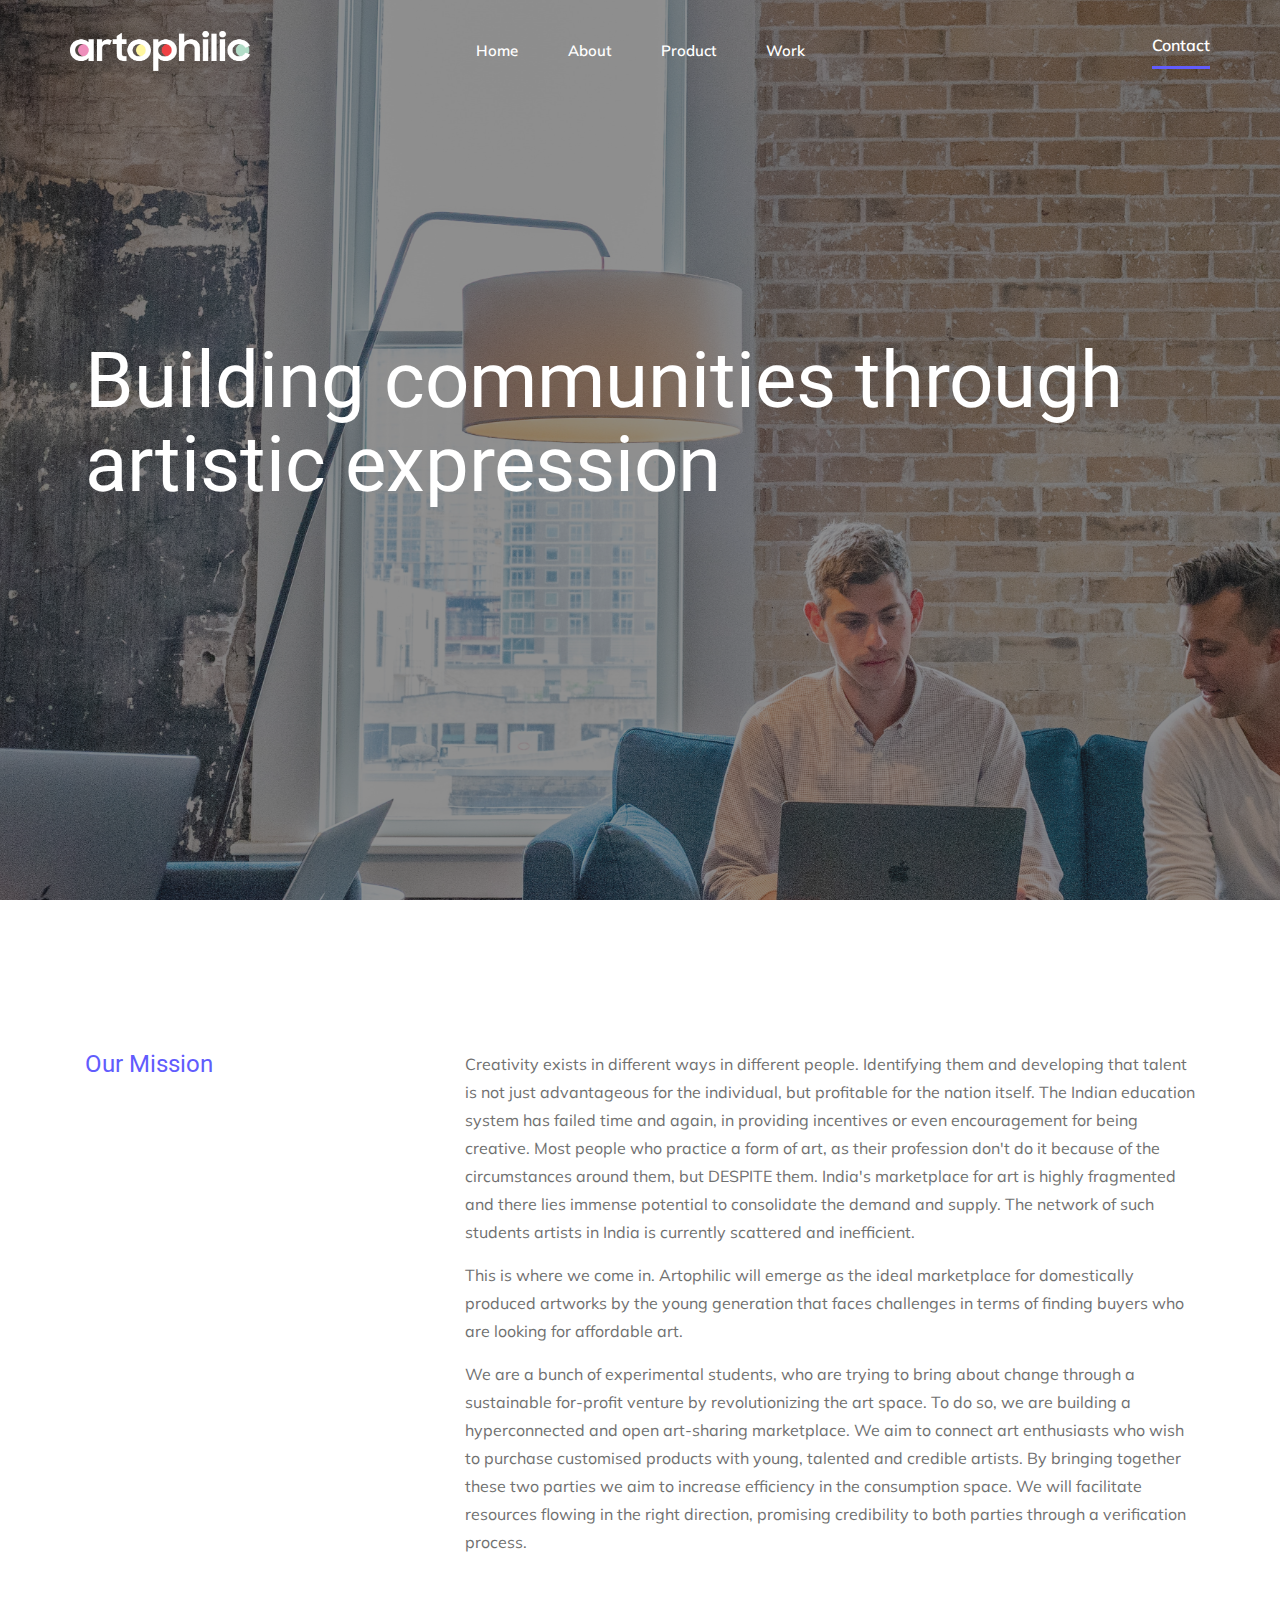
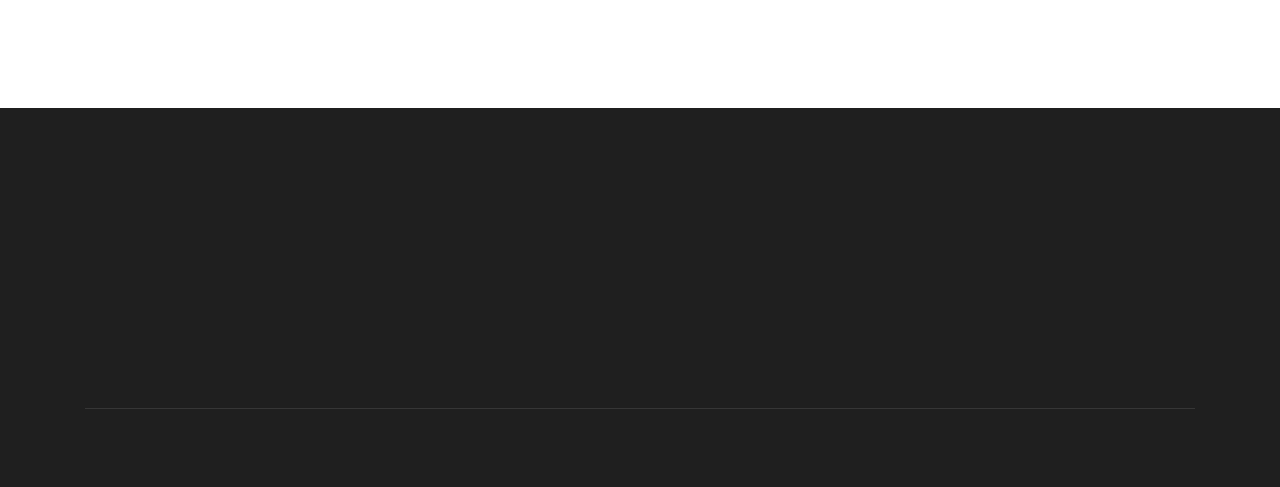
==== commit 458e3751: "Changes Done" ====
--- a/about.html
+++ b/about.html
@@ -10,6 +10,10 @@
 
     <!-- <link rel="manifest" href="site.webmanifest"> -->
     <!-- Place favicon.ico in the root directory -->
+
+    <link rel="icon" href="./img/icon/art-16x16.ico" sizes="16x16" >
+    <link rel="icon" href="./img/icon/art-32x32.ico" sizes="32x32" >
+
 
     <!-- CSS here -->
     <link rel="stylesheet" href="css/bootstrap.min.css">
@@ -41,7 +45,7 @@
                         <div class="col-xl-2 col-lg-2">
                             <div class="logo-img">
                                 <a href="index.html">
-                                    <img src="img/logo.png" alt="">
+                                    <img src="artophilic.png" alt="" style="height: 40px; width: 180px;">
                                 </a>
                             </div>
                         </div>
@@ -50,30 +54,16 @@
                                 <nav>
                                     <ul id="navigation">
                                         <li><a class="active" href="index.html">home</a></li>
-                                        <li><a href="service.html">services</a></li>
-                                        <li><a href="Portfolio.html">Portfolio</a></li>
-                                        <li><a href="#">pages <i class="ti-angle-down"></i></a>
-                                            <ul class="submenu">
-                                                <li><a href="portfolio_details.html">Portfolio details</a></li>
-                                                <li><a href="about.html">about</a></li>
-                                                <li><a href="elements.html">elements</a></li>
-                                            </ul>
-                                        </li>
-
-                                        <li><a href="#">blog <i class="ti-angle-down"></i></a>
-                                            <ul class="submenu">
-                                                <li><a href="blog.html">blog</a></li>
-                                                <li><a href="single-blog.html">single-blog</a></li>
-                                            </ul>
-                                        </li>
-                                        <li><a href="contact.html">Contact</a></li>
+                                        <li><a href="./index.html#about">About</a></li>
+                                        <li><a href="./index.html#product">Product</a></li>
+                                        <li><a href="./index.html#work">Work</a></li>
                                     </ul>
                                 </nav>
                             </div>
                         </div>
                         <div class="col-lg-2 d-none d-lg-block">
                             <div class="log_chat_area d-flex align-items-end">
-                                <a href="#" target="_black" class="say_hi">Say Hello</a>
+                                <a href="#" data-scroll-nav="0" class="say_hi">Contact</a>
                             </div>
                         </div>
                         <div class="col-12">
@@ -94,11 +84,8 @@
                     <div class="col-lg-12 col-md-12">
                         <div class="slider_text">
                             <h3 class="wow fadeInLeft" data-wow-duration="1s" data-wow-delay=".1s">
-                                We are a creative agency that
-                                focus on one-to-one customer
-                                service with robust ideas.
+                                Building communities through artistic expression
                             </h3>
-                            <a class="boxed-btn3 wow fadeInLeft"  data-wow-duration="1s" data-wow-delay=".2s" href="#">Visit Our Works</a>
                         </div>
                     </div>
                 </div>
@@ -118,269 +105,19 @@
                 <div class="col-lg-8">
                     <div class="mision_info">
                         <div class="single_mission">
-                            <p>Dramatically maintain clicks-and-mortar solutions without functional solutions. Completely synergize resource sucking relationships via premier niche markets.</p>
+                            <p>Creativity exists in different ways in different people. Identifying them and developing that talent is not just advantageous for the individual, but profitable for the nation itself. The Indian education system has failed time and again, in providing incentives or even encouragement for being creative. Most people who practice a form of art, as their profession don't do it because of the circumstances around them, but DESPITE them. India's marketplace for art is highly fragmented and there lies immense potential to consolidate the demand and supply. The network of such students artists in India is currently scattered and inefficient.</p>
                         </div>
                         <div class="single_mission">
-                            <p>Professionally cultivate one-to-one Dynamically innovate resource-leveling customer service for state of the art customer service. Objectively innovate empowered manufactured products whereas parallel platforms service with robust ideas.</p>
+                            <p>This is where we come in. Artophilic will emerge as the ideal marketplace for domestically produced artworks by the young generation that faces challenges in terms of finding buyers who are looking for affordable art. </p>
                         </div>
                         <div class="single_mission">
-                            <p>Efficiently unleash cross-media information without cross-media value. Quickly maximize timely deliverables for real-time schemas.</p>
+                            <p>We are a bunch of experimental students, who are trying to bring about change through a sustainable for-profit venture by revolutionizing the art space. To do so, we are building a hyperconnected and open art-sharing marketplace. We aim to connect art enthusiasts who wish to purchase customised products with young, talented and credible artists. By bringing together these two parties we aim to increase efficiency in the consumption space. We will facilitate resources flowing in the right direction, promising credibility to both parties through a verification process.</p>
                         </div>
                     </div>
                 </div>
             </div>
         </div>
     </div>
-
-    <div class="about_area">
-        <div class="container">
-            <div class="row justify-content-end">
-                <div class="col-lg-5 offset-lg-1">
-                    <div class="about_info">
-                        <div class="section_title white_text">
-                            <span class="wow fadeInUp" data-wow-duration="1s" data-wow-delay=".3s">About Us</span>
-                            <h3 class="wow fadeInUp" data-wow-duration="1s" data-wow-delay=".4s">Empowering individuals </h3>
-                            <p class="mid_text wow fadeInUp" data-wow-duration="1s" data-wow-delay=".5s">Efficiently unleash cross-media tour function information without cross action media value. Quickly maximize timely deliverables for real-time schemas.</p>
-                            <p class="last_text wow fadeInUp" data-wow-duration="1s" data-wow-delay=".6s">“Function information without cross action media value.</p>
-                            <a href="#" class="boxed-btn3 wow fadeInUp" data-wow-duration="1s" data-wow-delay=".7s">About Us</a>
-                        </div>
-                    </div>
-                </div>
-            </div>
-        </div>
-    </div>
-
-    <div class="how_we_work_area extra_margin">
-        <div class="container">
-            <div class="row">
-                <div class="col-lg-5">
-                    <div class="work_info">
-                        <div class="section_title">
-                            <h3 class="wow fadeInLeft" data-wow-duration="1s" data-wow-delay=".3s">How we work</h3>
-                            <p class="mid_text wow fadeInLeft" data-wow-duration="1s" data-wow-delay=".4s">“Function information without cross action media value.</p>
-                            <p class="last_p wow fadeInRight" data-wow-duration="1s" data-wow-delay=".5s">Efficiently unleash cross-media tour function information without cross action media value. Quickly maximize timely deliverables for real-time schemas.</p>
-                        </div>
-                        <div class="video_watch d-flex align-items-center">
-                            <div class="play_btn wow fadeInUp" data-wow-duration="1s" data-wow-delay=".6s">
-                                <a href="https://www.youtube.com/watch?v=D7tF-cY2M9o" class="video_icon popup-video"> <i class="fa fa-play"></i> </a>
-                            </div>
-                           <span class="wow fadeInLeft" data-wow-duration="1s" data-wow-delay=".7s"> Watch Video</span>
-                        </div>
-                    </div>
-                </div>
-            </div>
-        </div>
-    </div>
-
-    <!-- team_member_start -->
-    <div class="team_area ">
-        <div class="container">
-            <div class="row justify-content-center">
-                <div class="col-lg-6">
-                    <div class="section_title text-center mb-90">
-                        <h3 class="wow fadeInUp" data-wow-duration="1s" data-wow-delay=".3s">Our Creative Team</h3>
-                        <p class="wow fadeInUp" data-wow-duration="1s" data-wow-delay=".6s">Tour function information without cross action media value quickly maximize timely deliverables.</p>
-                    </div>
-                </div>
-            </div>
-            <div class="row">
-                <div class="col-lg-3 col-md-6">
-                    <div class="single_team wow fadeInUp" data-wow-duration="1s" data-wow-delay=".2s">
-                        <div class="team_thumb">
-                            <img src="img/team/1.png" alt="">
-                            <div class="team_hover">
-                                <div class="hover_inner text-center">
-                                    <ul>
-                                        <li><a href="#"> <i class="fa fa-facebook"></i> </a></li>
-                                        <li><a href="#"> <i class="fa fa-twitter"></i> </a></li>
-                                        <li><a href="#"> <i class="fa fa-instagram"></i> </a></li>
-                                    </ul>
-                                </div>
-                            </div>
-                        </div>
-                        <div class="team_title text-center">
-                            <h3>Brandon Yeald</h3>
-                            <p>Founder & CEO</p>
-                        </div>
-                    </div>
-                </div>
-                <div class="col-lg-3 col-md-6">
-                    <div class="single_team wow fadeInUp" data-wow-duration="1s" data-wow-delay=".4s">
-                        <div class="team_thumb">
-                            <img src="img/team/2.png" alt="">
-                            <div class="team_hover">
-                                <div class="hover_inner text-center">
-                                    <ul>
-                                        <li><a href="#"> <i class="fa fa-facebook"></i> </a></li>
-                                        <li><a href="#"> <i class="fa fa-linkedin"></i> </a></li>
-                                        <li><a href="#"> <i class="fa fa-google-plus"></i> </a></li>
-                                    </ul>
-                                </div>
-                            </div>
-                        </div>
-                        <div class="team_title text-center">
-                            <h3>Calvin Anderson</h3>
-                            <p>Graphics Designer</p>
-                        </div>
-                    </div>
-                </div>
-                <div class="col-lg-3 col-md-6">
-                    <div class="single_team wow fadeInUp" data-wow-duration="1s" data-wow-delay=".6s">
-                        <div class="team_thumb">
-                            <img src="img/team/3.png" alt="">
-                            <div class="team_hover">
-                                <div class="hover_inner text-center">
-                                    <ul>
-                                        <li><a href="#"> <i class="fa fa-facebook"></i> </a></li>
-                                        <li><a href="#"> <i class="fa fa-linkedin"></i> </a></li>
-                                        <li><a href="#"> <i class="fa fa-google-plus"></i> </a></li>
-                                    </ul>
-                                </div>
-                            </div>
-                        </div>
-                        <div class="team_title text-center">
-                            <h3>Roman Solo</h3>
-                            <p>Wordpress Developer</p>
-                        </div>
-                    </div>
-                </div>
-                <div class="col-lg-3 col-md-6">
-                    <div class="single_team wow fadeInUp" data-wow-duration="1s" data-wow-delay=".8s">
-                        <div class="team_thumb">
-                            <img src="img/team/4.png" alt="">
-                            <div class="team_hover">
-                                <div class="hover_inner text-center">
-                                    <ul>
-                                        <li><a href="#"> <i class="fa fa-facebook"></i> </a></li>
-                                        <li><a href="#"> <i class="fa fa-linkedin"></i> </a></li>
-                                        <li><a href="#"> <i class="fa fa-google-plus"></i> </a></li>
-                                    </ul>
-                                </div>
-                            </div>
-                        </div>
-                        <div class="team_title text-center">
-                            <h3>Yeald Kin</h3>
-                            <p>Software Engineer</p>
-                        </div>
-                    </div>
-                </div>
-            </div>
-        </div>
-    </div>
-    <!--/ team_member_end -->
-
-    <!-- testimonial_area  -->
-    <div class="testimonial_area ">
-        <div class="container">
-            <div class="row">
-                <div class="col-xl-12">
-                    <div class="testmonial_active owl-carousel">
-                        <div class="single_carousel">
-                                <div class="single_testmonial text-center">
-                                        <div class="quote">
-                                            <img src="img/testmonial/quote.svg" alt="">
-                                        </div>
-                                        <p>Donec imperdiet congue orci consequat mattis. Donec rutrum porttitor <br> 
-                                                sollicitudin. Pellentesque id dolor tempor sapien feugiat ultrices nec sed neque.  <br>
-                                                Fusce ac mattis nulla. Morbi eget ornare dui. </p>
-                                        <div class="testmonial_author">
-                                            <div class="thumb">
-                                                    <img src="img/testmonial/thumb.png" alt="">
-                                            </div>
-                                            <h3>Robert Thomson</h3>
-                                            <span>Business Owner</span>
-                                        </div>
-                                    </div>
-                        </div>
-                        <div class="single_carousel">
-                                <div class="single_testmonial text-center">
-                                        <div class="quote">
-                                            <img src="img/testmonial/quote.svg" alt="">
-                                        </div>
-                                        <p>Donec imperdiet congue orci consequat mattis. Donec rutrum porttitor <br> 
-                                                sollicitudin. Pellentesque id dolor tempor sapien feugiat ultrices nec sed neque.  <br>
-                                                Fusce ac mattis nulla. Morbi eget ornare dui. </p>
-                                        <div class="testmonial_author">
-                                            <div class="thumb">
-                                                    <img src="img/testmonial/thumb.png" alt="">
-                                            </div>
-                                            <h3>Robert Thomson</h3>
-                                            <span>Business Owner</span>
-                                        </div>
-                                    </div>
-                        </div>
-                        <div class="single_carousel">
-                                <div class="single_testmonial text-center">
-                                        <div class="quote">
-                                            <img src="img/testmonial/quote.svg" alt="">
-                                        </div>
-                                        <p>Donec imperdiet congue orci consequat mattis. Donec rutrum porttitor <br> 
-                                                sollicitudin. Pellentesque id dolor tempor sapien feugiat ultrices nec sed neque.  <br>
-                                                Fusce ac mattis nulla. Morbi eget ornare dui. </p>
-                                        <div class="testmonial_author">
-                                            <div class="thumb">
-                                                    <img src="img/testmonial/thumb.png" alt="">
-                                            </div>
-                                            <h3>Robert Thomson</h3>
-                                            <span>Business Owner</span>
-                                        </div>
-                                    </div>
-                        </div>
-                    </div>
-                </div>
-            </div>
-        </div>
-    </div>
-    <!-- /testimonial_area  -->
-
-    <div class="get_in_tauch_area">
-        <div class="container">
-            <div class="row justify-content-center">
-                <div class="col-lg-6">
-                    <div class="section_title text-center mb-90">
-                        <h3 class="wow fadeInUp" data-wow-duration="1s" data-wow-delay=".3s">Get in Touch</h3>
-                        <p class="wow fadeInUp" data-wow-duration="1s" data-wow-delay=".4s">Tour function information without cross action media value quickly maximize timely deliverables.</p>
-                    </div>
-                </div>
-            </div>
-            <div class="row justify-content-center">
-                <div class="col-lg-8">
-                    <div class="touch_form">
-                        <form action="#">
-                            <div class="row">
-                                <div class="col-md-6">
-                                    <div class="single_input wow fadeInUp" data-wow-duration="1s" data-wow-delay=".3s">
-                                        <input type="text" placeholder="Your Name" >
-                                    </div>
-                                </div>
-                                <div class="col-md-6">
-                                    <div class="single_input wow fadeInUp" data-wow-duration="1s" data-wow-delay=".4s">
-                                        <input type="email" placeholder="Email" >
-                                    </div>
-                                </div>
-                                <div class="col-md-12">
-                                    <div class="single_input wow fadeInUp" data-wow-duration="1s" data-wow-delay=".5s">
-                                        <input type="email" placeholder="Subject" >
-                                    </div>
-                                </div>
-                                <div class="col-md-12">
-                                    <div class="single_input wow fadeInUp" data-wow-duration="1s" data-wow-delay=".6s">
-                                       <textarea name="" id="" cols="30" placeholder="Message" rows="10"></textarea>
-                                    </div>
-                                </div>
-                                <div class="col-lg-12">
-                                    <div class="submit_btn wow fadeInUp" data-wow-duration="1s" data-wow-delay=".7s">
-                                        <button class="boxed-btn3" type="submit">Send Message</button>
-                                    </div>
-                                </div>
-                            </div>
-                        </form>
-                    </div>
-                </div>
-            </div>
-        </div>
-    </div>
-
 
     <!-- footer start -->
     <footer class="footer">
@@ -390,29 +127,35 @@
                     <div class="col-lg-2 col-md-3">
                         <div class="footer_logo wow fadeInRight" data-wow-duration="1s" data-wow-delay=".3s">
                             <a href="index.html">
-                                <img src="img/logo.png" alt="">
+                                <img src="artophilic.png" alt="" style="height: 40px; width: 180px;">
                             </a>
                         </div>
                     </div>
                     <div class="col-xl-7 col-lg-7 col-md-9">
                         <div class="menu_links">
                             <ul>
-                                <li><a class="wow fadeInDown" data-wow-duration="1s" data-wow-delay=".2s" href="#">About</a class="wow fadeInUp" data-wow-duration="1s" data-wow-delay=".3s"></li>
-                                <li><a class="wow fadeInDown" data-wow-duration="1s" data-wow-delay=".4s" href="#">Services</a></li>
-                                <li><a class="wow fadeInDown" data-wow-duration="1s" data-wow-delay=".6s" href="#">Portfolio</a></li>
-                                <li><a class="wow fadeInDown" data-wow-duration="1s" data-wow-delay=".8s" href="#">Pages</a></li>
-                                <li><a class="wow fadeInDown" data-wow-duration="1s" data-wow-delay="1s" href="#">Blog</a></li>
-                                <li><a class="wow fadeInDown" data-wow-duration="1s" data-wow-delay="1.1s" href="#">Contact</a></li>
+                                <li><a class="wow fadeInDown" data-wow-duration="1s" data-wow-delay=".2s" href="./index.html#about">About</a class="wow fadeInUp" data-wow-duration="1s" data-wow-delay=".3s"></li>
+                                <li><a class="wow fadeInDown" data-wow-duration="1s" data-wow-delay=".4s" href="./index.html#product">Product</a></li>
+                                <li><a class="wow fadeInDown" data-wow-duration="1s" data-wow-delay=".4s" href="./index.html#work">Work</a></li>
+                                <li><a class="wow fadeInDown" data-wow-duration="1s" data-wow-delay="1.1s" href="./index.html#conact">Contact</a></li>
                             </ul>
                         </div>
                     </div>
                     <div class="col-lg-3 col-md-12">
                         <div class="socail_links">
                             <ul>
-                                <li><a class="wow fadeInUp" data-wow-duration="1s" data-wow-delay=".3s" href="#"> <i class="fa fa-facebook"></i> </a></li>
-                                <li><a class="wow fadeInUp" data-wow-duration="1s" data-wow-delay=".4s" href="#"> <i class="fa fa-twitter"></i> </a></li>
-                                <li><a class="wow fadeInUp" data-wow-duration="1s" data-wow-delay=".5s" href="#"> <i class="fa fa-instagram"></i> </a></li>
-                                <li><a class="wow fadeInUp" data-wow-duration="1s" data-wow-delay=".6s" href="#"> <i class="fa fa-google-plus"></i> </a></li>
+                                <li>
+                                    <a class="wow fadeInUp" data-wow-duration="1s" data-wow-delay=".3s" href="#"> <i class="fa fa-facebook"></i> </a>
+                                </li>
+                                <li>
+                                    <a class="wow fadeInUp" data-wow-duration="1s" data-wow-delay=".4s" href="#"> <i class="fa fa-twitter"></i> </a>
+                                </li>
+                                <li>
+                                    <a class="wow fadeInUp" data-wow-duration="1s" data-wow-delay=".5s" href="#"> <i class="fa fa-instagram"></i> </a>
+                                </li>
+                                <li>
+                                    <a class="wow fadeInUp" data-wow-duration="1s" data-wow-delay=".6s" href="#"> <i class="fa fa-google-plus"></i> </a>
+                                </li>
                             </ul>
                         </div>
                     </div>
@@ -426,8 +169,11 @@
                     <div class="col-xl-12">
                         <p class="copy_right text-center wow fadeInUp" data-wow-duration="1s" data-wow-delay="1.3s">
                             <!-- Link back to Colorlib can't be removed. Template is licensed under CC BY 3.0. -->
-Copyright &copy;<script>document.write(new Date().getFullYear());</script> All rights reserved | This template is made with <i class="fa fa-heart-o" aria-hidden="true"></i> by <a href="https://colorlib.com" target="_blank">Colorlib</a>
-<!-- Link back to Colorlib can't be removed. Template is licensed under CC BY 3.0. -->
+                            Copyright &copy;
+                            <script>
+                                document.write(new Date().getFullYear());
+                            </script> All rights reserved | This template is made with <i class="fa fa-heart-o" aria-hidden="true"></i> by <a href="https://colorlib.com" target="_blank">Colorlib</a>
+                            <!-- Link back to Colorlib can't be removed. Template is licensed under CC BY 3.0. -->
                         </p>
                     </div>
                 </div>
